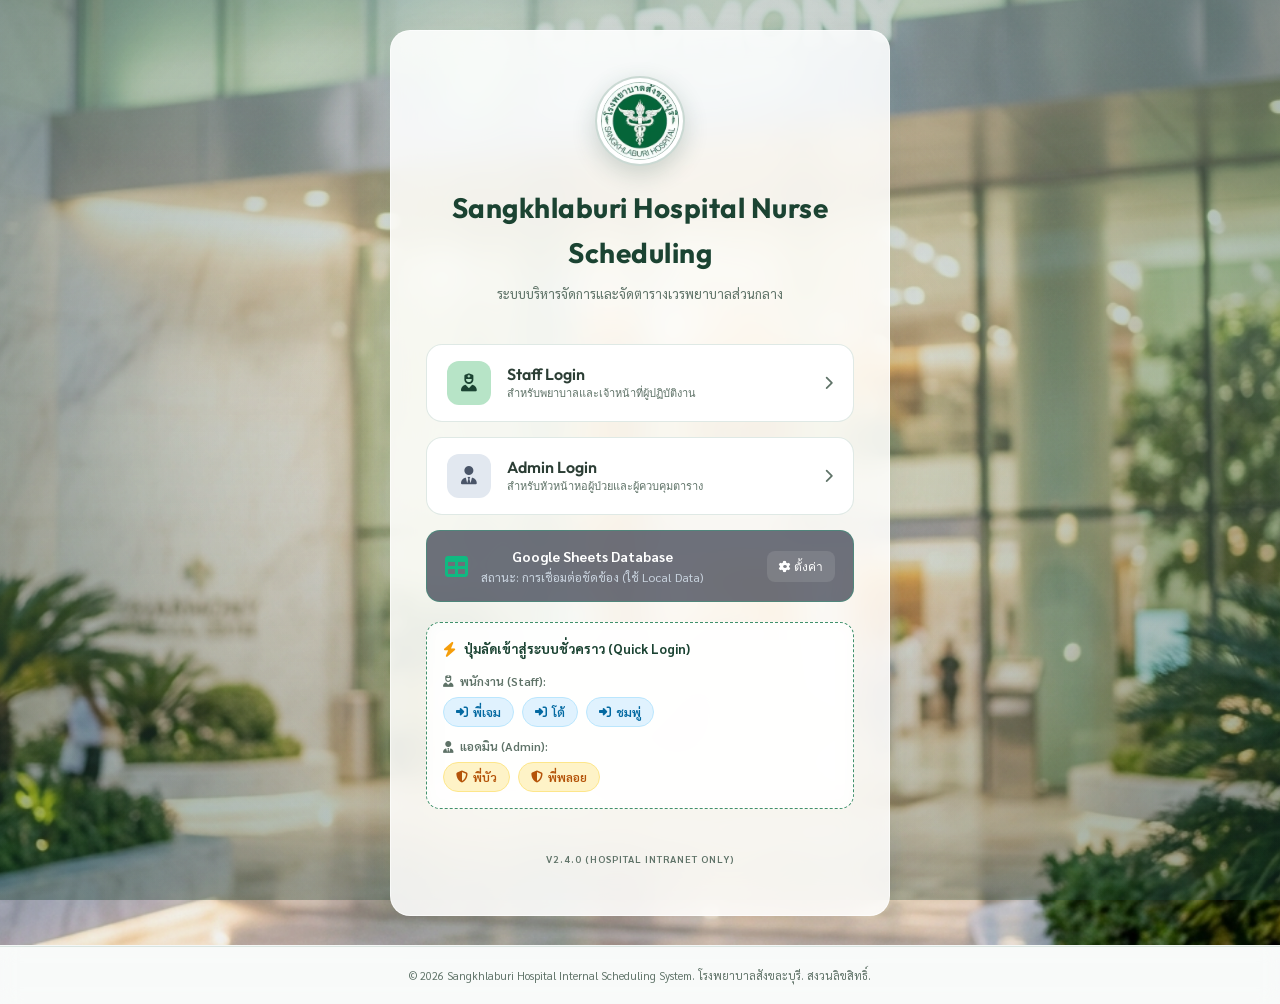
==== index.html @ 1d9c0522 "Add files via upload" ====
<!DOCTYPE html>
<html lang="th">

<head>
    <meta charset="UTF-8">
    <meta name="viewport" content="width=device-width, initial-scale=1.0">
    <title>ระบบจัดตารางเวรพยาบาล - Hospital Nurse Scheduling System</title>
    <!-- Google Fonts for modern styling -->
    <link rel="preconnect" href="https://fonts.googleapis.com">
    <link rel="preconnect" href="https://fonts.gstatic.com" crossorigin>
    <link
        href="https://fonts.googleapis.com/css2?family=Outfit:wght@300;400;500;600;700&family=Sarabun:wght@300;400;500;600;700&display=swap"
        rel="stylesheet">
    <!-- FontAwesome for icons -->
    <link rel="stylesheet" href="https://cdnjs.cloudflare.com/ajax/libs/font-awesome/6.4.0/css/all.min.css">
    <link rel="icon" type="image/webp" href="assets/hspmbz60021e231028112004.webp">
    <link rel="stylesheet" href="styles.css">
</head>

<body>
    <!-- Parallax Background Layer -->
    <div id="parallax-bg" class="parallax-bg"></div>
    <div class="parallax-overlay"></div>

    <!-- Notification Toast -->
    <div id="toast-container" class="toast-container"></div>

    <!-- Header Navigation -->
    <header class="main-header glass-panel hidden" id="main-header">
        <div class="header-logo">
            <img src="assets/hspmbz60021e231028112004.webp" alt="Sangkhlaburi Hospital Logo" class="logo-img">
            <div class="logo-text">
                <span class="logo-title">Sangkhlaburi Hospital Nurse Scheduling</span>
                <span class="logo-subtitle">ระบบจัดเวรพยาบาลออนไลน์</span>
            </div>
        </div>
        <div class="header-nav">
            <button id="nav-btn-all" class="nav-btn active" onclick="app.showAllSchedule()"><i
                    class="fa-solid fa-calendar-days"></i> ตารางเวรรวม</button>
            <button id="nav-btn-admin-dash" class="nav-btn hidden" onclick="app.changeView('admin-dashboard')"><i
                    class="fa-solid fa-chart-line"></i> แดชบอร์ดผู้ดูแลระบบ</button>
            <button id="nav-btn-admin-reports" class="nav-btn hidden" onclick="app.changeView('admin-reports')"><i
                    class="fa-solid fa-file-invoice"></i> หน้ารายงาน</button>
            <button id="nav-btn-gsheet" class="nav-btn gsheet-nav-btn hidden" onclick="app.openModal('gsheet-modal')">
                <i class="fa-solid fa-file-excel"></i> Google Sheet <span id="gsheet-status-badge" class="badge-status offline">Local</span>
            </button>
            <div class="dropdown room-dropdown" id="room-dropdown">
                <button class="nav-btn dropdown-toggle" id="room-dropdown-btn">
                    <i class="fa-solid fa-door-open"></i> เลือกแผนก <i class="fa-solid fa-chevron-down"></i>
                </button>
                <div class="dropdown-menu">
                    <a href="#" class="dropdown-item" onclick="app.selectRoom('ห้องER')">ห้อง ER</a>
                    <a href="#" class="dropdown-item" onclick="app.selectRoom('ห้องคลอด')">ห้องคลอด</a>
                    <a href="#" class="dropdown-item" onclick="app.selectRoom('ห้องฉุกเฉิน')">ห้องฉุกเฉิน</a>
                </div>
            </div>
        </div>
        <div class="header-profile" id="user-profile-widget">
            <!-- Populated dynamically -->
        </div>
    </header>

    <!-- Main Workspace Container -->
    <main class="app-container">

        <!-- 1. HOME SCREEN (LOGIN) -->
        <section id="screen-login" class="screen-view active">
            <div class="login-wrapper">
                <div class="login-card glass-panel">
                    <div class="login-header">
                        <div class="brand-badge-logo">
                            <img src="assets/hspmbz60021e231028112004.webp" alt="Sangkhlaburi Hospital Logo" class="login-logo-img">
                        </div>
                        <h1>Sangkhlaburi Hospital Nurse Scheduling</h1>
                        <p class="tagline">ระบบบริหารจัดการและจัดตารางเวรพยาบาลส่วนกลาง</p>
                    </div>

                    <div class="login-options">
                        <button class="login-opt-btn btn-staff" onclick="app.openModal('staff-login-modal')">
                            <span class="btn-icon-wrapper"><i class="fa-solid fa-user-nurse"></i></span>
                            <div class="btn-content">
                                <span class="btn-title">Staff Login</span>
                                <span class="btn-desc">สำหรับพยาบาลและเจ้าหน้าที่ผู้ปฏิบัติงาน</span>
                            </div>
                            <i class="fa-solid fa-chevron-right arrow-icon"></i>
                        </button>

                        <button class="login-opt-btn btn-admin" onclick="app.openModal('admin-login-modal')">
                            <span class="btn-icon-wrapper"><i class="fa-solid fa-user-tie"></i></span>
                            <div class="btn-content">
                                <span class="btn-title">Admin Login</span>
                                <span class="btn-desc">สำหรับหัวหน้าหอผู้ป่วยและผู้ควบคุมตาราง</span>
                            </div>
                            <i class="fa-solid fa-chevron-right arrow-icon"></i>
                        </button>
                    </div>

                    <!-- GOOGLE SHEET DATABASE SYNC BAR -->
                    <div class="gsheet-login-banner glass-panel-sm" onclick="app.openModal('gsheet-modal')">
                        <div class="gsheet-banner-info">
                            <i class="fa-solid fa-table gsheet-icon"></i>
                            <div>
                                <span class="banner-title">Google Sheets Database</span>
                                <span class="banner-sub" id="login-gsheet-status-text">สถานะ: โหมดข้อมูลท้องถิ่น (Local Mode) - กดเพื่อตั้งค่า</span>
                            </div>
                        </div>
                        <button class="btn-config-gsheet"><i class="fa-solid fa-gear"></i> ตั้งค่า</button>
                    </div>

                    <!-- TEMPORARY QUICK LOGIN SHORTCUTS -->
                    <div class="quick-login-section">
                        <div class="quick-login-header">
                            <i class="fa-solid fa-bolt"></i> <span>ปุ่มลัดเข้าสู่ระบบชั่วคราว (Quick Login)</span>
                        </div>
                        
                        <div class="quick-login-group">
                            <div class="quick-group-title"><i class="fa-solid fa-user-nurse"></i> พนักงาน (Staff):</div>
                            <div class="quick-buttons-row">
                                <button type="button" class="quick-btn btn-staff-quick" onclick="app.quickLogin('staff', 'พี่เจม', 'เจมซ่า')">
                                    <i class="fa-solid fa-right-to-bracket"></i> พี่เจม
                                </button>
                                <button type="button" class="quick-btn btn-staff-quick" onclick="app.quickLogin('staff', 'โต้', 'โต้โยต้า')">
                                    <i class="fa-solid fa-right-to-bracket"></i> โต้
                                </button>
                                <button type="button" class="quick-btn btn-staff-quick" onclick="app.quickLogin('staff', 'ชมพู่', '1111')">
                                    <i class="fa-solid fa-right-to-bracket"></i> ชมพู่
                                </button>
                            </div>
                        </div>

                        <div class="quick-login-group">
                            <div class="quick-group-title"><i class="fa-solid fa-user-tie"></i> แอดมิน (Admin):</div>
                            <div class="quick-buttons-row">
                                <button type="button" class="quick-btn btn-admin-quick" onclick="app.quickLogin('admin', 'พี่บัว', 'เซล่ามูน')">
                                    <i class="fa-solid fa-shield-halved"></i> พี่บัว
                                </button>
                                <button type="button" class="quick-btn btn-admin-quick" onclick="app.quickLogin('admin', 'พี่พลอย', 'ชาบู')">
                                    <i class="fa-solid fa-shield-halved"></i> พี่พลอย
                                </button>
                            </div>
                        </div>
                    </div>

                    <div class="login-footer">
                        <span class="app-version">v2.4.0 (Hospital Intranet Only)</span>
                    </div>
                </div>
            </div>
        </section>

        <!-- 2. ROOM SELECTION & ALL SCHEDULE SCREEN (STAFF) -->
        <section id="screen-room-selection" class="screen-view">
            <div class="view-header">
                <h2><i class="fa-solid fa-grip"></i> ตารางเวรปฏิบัติงานประจำเดือนพฤศจิกายน 2569</h2>
                <p>แสดงตารางเวรรวมของเจ้าหน้าที่พยาบาลและวิชาชีพทั้งหมด 50 ท่าน</p>
            </div>

            <!-- Dashboard Stats Summary -->
            <div class="stats-summary-grid">
                <div class="stat-card glass-panel">
                    <div class="stat-icon m-shift"><i class="fa-solid fa-sun"></i></div>
                    <div class="stat-info">
                        <h3>เวรเช้า (ช)</h3>
                        <p id="stat-m-count">0 เวร</p>
                    </div>
                </div>
                <div class="stat-card glass-panel">
                    <div class="stat-icon a-shift"><i class="fa-solid fa-cloud-sun"></i></div>
                    <div class="stat-info">
                        <h3>เวรบ่าย (บ)</h3>
                        <p id="stat-a-count">0 เวร</p>
                    </div>
                </div>
                <div class="stat-card glass-panel">
                    <div class="stat-icon n-shift"><i class="fa-solid fa-moon"></i></div>
                    <div class="stat-info">
                        <h3>เวรดึก (ด)</h3>
                        <p id="stat-n-count">0 เวร</p>
                    </div>
                </div>
                <div class="stat-card glass-panel">
                    <div class="stat-icon off-shift"><i class="fa-solid fa-mug-hot"></i></div>
                    <div class="stat-info">
                        <h3>วันหยุด (Off)</h3>
                        <p id="stat-off-count">0 วัน</p>
                    </div>
                </div>
            </div>

            <!-- Month Selector Pagination Container -->
            <div class="month-selector-container"></div>

            <!-- Central Schedule Grid Container -->
            <div class="central-panel glass-panel">
                <div class="panel-toolbar">
                    <div class="legend-container">
                        <span class="legend-item"><span class="legend-color room-er">ER</span> ห้อง ER (น้ำเงิน)</span>
                        <span class="legend-item"><span class="legend-color room-delivery">คลอด</span> ห้องคลอด
                            (ชมพู)</span>
                        <span class="legend-item"><span class="legend-color room-accident">ฉุกเฉิน</span> ห้องฉุกเฉิน
                            (เหลือง)</span>
                        <span class="legend-item"><span class="legend-color off-shift">Off</span> วันหยุด (Off)</span>
                    </div>
                    <a href="print.html" target="_blank" class="print-page-btn">
                        <i class="fa-solid fa-print"></i> พิมพ์ตารางเวรรวม
                    </a>
                </div>

                <!-- Excel Grid -->
                <div class="excel-grid-wrapper scrollbar-custom">
                    <table class="excel-grid" id="excel-schedule-table">
                        <thead>
                            <!-- Populated via Javascript -->
                        </thead>
                        <tbody>
                            <!-- Populated via Javascript -->
                        </tbody>
                    </table>
                </div>

                <!-- Pagination Control -->
                <div class="pagination-container" id="overview-pagination"></div>

                <!-- Room Navigation Buttons at the Bottom -->
                <div class="room-nav-section">
                    <h3><i class="fa-solid fa-hospital"></i> ดูข้อมูลแยกตามห้องปฏิบัติงาน (แผนก)</h3>
                    <div class="room-nav-buttons">
                        <button class="room-nav-btn active" id="room-nav-all" onclick="app.showAllSchedule()">
                            <i class="fa-solid fa-table-cells"></i> ห้องทั้งหมด
                        </button>
                        <button class="room-nav-btn btn-room-er" id="room-nav-er" onclick="app.selectRoom('ห้องER')">
                            <i class="fa-solid fa-truck-medical"></i> ห้อง ER
                        </button>
                        <button class="room-nav-btn btn-room-delivery" id="room-nav-delivery"
                            onclick="app.selectRoom('ห้องคลอด')">
                            <i class="fa-solid fa-baby"></i> ห้องคลอด
                        </button>
                        <button class="room-nav-btn btn-room-accident" id="room-nav-accident"
                            onclick="app.selectRoom('ห้องฉุกเฉิน')">
                            <i class="fa-solid fa-kit-medical"></i> ห้องฉุกเฉิน
                        </button>
                    </div>
                </div>
            </div>
        </section>

        <!-- 3. SPECIFIC ROOM VIEW -->
        <section id="screen-specific-room" class="screen-view">
            <div class="view-header flex-header">
                <div>
                    <h2 id="room-view-title"><i class="fa-solid fa-hospital-user"></i> แผนก: ห้อง ER</h2>
                    <p>ตารางการปฏิบัติการของแผนกและฟอร์มขอแลกเปลี่ยนเวร</p>
                </div>
                <button class="back-to-all-btn" onclick="app.showAllSchedule()">
                    <i class="fa-solid fa-arrow-left"></i> กลับไปหน้าภาพรวมทั้งหมด
                </button>
            </div>

            <!-- Month Selector Container for Specific Room View -->
            <div class="month-selector-container"></div>

            <div class="specific-room-grid">
                <!-- Top Section: Room Shift Schedule -->
                <div class="room-schedule-panel glass-panel">
                    <div class="panel-header">
                        <h3><i class="fa-solid fa-calendar-day"></i> ตารางเวรรายวันแยกตามกะการทำงาน
                            (Morning/Afternoon/Night)</h3>
                        <p class="panel-desc">แสดงผู้ปฏิบัติหน้าที่ในแต่ละกะการทำงาน 30 วัน</p>
                    </div>
                    <div class="room-grid-table-wrapper scrollbar-custom">
                        <table class="room-grid-table" id="room-shift-distribution-table">
                            <thead>
                                <tr>
                                    <th width="15%">วันที่</th>
                                    <th width="28%" class="m-header">เวรเช้า (ช)</th>
                                    <th width="28%" class="a-header">เวรบ่าย (บ)</th>
                                    <th width="28%" class="n-header">เวรดึก (ด)</th>
                                </tr>
                            </thead>
                            <tbody>
                                <!-- Populated dynamically -->
                            </tbody>
                        </table>
                    </div>
                    
                    <!-- Pagination Control -->
                    <div class="pagination-container" id="room-pagination"></div>
                </div>

                <!-- Bottom Section: Swap Request Form -->
                <div class="swap-request-panel glass-panel">
                    <div class="panel-header">
                        <h3><i class="fa-solid fa-arrow-rotate-left"></i> ยื่นคำขอแลกเปลี่ยนเวรปฏิบัติงาน (Swap Request
                            Form)</h3>
                        <p class="panel-desc">
                            ระบุรายละเอียดเวรของคุณที่ต้องการแลกและคู่แลกเปลี่ยนเพื่อส่งคำขอให้หัวหน้างานตรวจสอบ</p>
                    </div>

                    <form id="swap-request-form" onsubmit="app.handleSwapSubmit(event)" class="swap-form">
                        <div class="form-row split">
                            <div class="form-group">
                                <label for="swap-my-shift"><i class="fa-solid fa-user-tag"></i>
                                    เวรของคุณที่ต้องการแลกออก</label>
                                <select id="swap-my-shift" required onchange="app.handleMyShiftChange()">
                                    <option value="" disabled selected>-- เลือกเวรปฏิบัติงานของคุณ --</option>
                                    <!-- Populated dynamically -->
                                </select>
                            </div>
                            <div class="form-group">
                                <label for="swap-partner"><i class="fa-solid fa-users"></i> เจ้าหน้าที่คู่แลกเวร</label>
                                <select id="swap-partner" required onchange="app.handlePartnerChange()">
                                    <option value="" disabled selected>-- เลือกคู่แลกเวร --</option>
                                    <!-- Populated dynamically -->
                                </select>
                            </div>
                        </div>

                        <div class="form-row split">
                            <div class="form-group">
                                <label for="swap-partner-shift"><i class="fa-solid fa-calendar-check"></i>
                                    เวรของคู่แลกที่คุณต้องการรับแทน</label>
                                <select id="swap-partner-shift" required>
                                    <option value="" disabled selected>-- เลือกเวรของคู่แลกเวร --</option>
                                    <!-- Populated dynamically -->
                                </select>
                            </div>
                            <div class="form-group">
                                <label for="swap-admin"><i class="fa-solid fa-user-shield"></i> ผู้มีอำนาจอนุมัติ
                                    (Admin)</label>
                                <select id="swap-admin" required>
                                    <option value="พี่บัว">พี่บัว</option>
                                    <option value="พี่พลอย">พี่พลอย</option>
                                </select>
                            </div>
                        </div>

                        <div class="form-group">
                            <label for="swap-remarks"><i class="fa-solid fa-comment-dots"></i>
                                เหตุผลและรายละเอียดการแลกเวร</label>
                            <textarea id="swap-remarks" rows="3"
                                placeholder="ระบุเหตุผล เช่น ติดภารกิจส่วนตัว, มีความจำเป็นทางครอบครัว..."
                                required></textarea>
                        </div>

                        <div class="form-actions">
                            <button type="submit" class="submit-btn"><i class="fa-solid fa-paper-plane"></i>
                                ส่งคำขอแลกเปลี่ยนเวร</button>
                        </div>
                    </form>
                </div>
            </div>
        </section>

        <!-- 4. ADMIN DASHBOARD -->
        <section id="screen-admin-dashboard" class="screen-view">
            <div class="view-header">
                <h2><i class="fa-solid fa-chart-line"></i> แดชบอร์ดผู้ดูแลระบบ (Admin Dashboard)</h2>
                <p>จัดการตารางเวร รายชื่อเจ้าหน้าที่พยาบาล และพิจารณาคำขออนุมัติแลกเวร</p>
            </div>

            <div class="admin-grid">
                <!-- Staff List Panel -->
                <div class="admin-panel glass-panel" id="admin-staff-list-panel">
                    <div class="panel-header">
                        <h3><i class="fa-solid fa-users-medical"></i> รายชื่อพยาบาลและเจ้าหน้าที่ (50 ท่าน)</h3>
                        <p class="panel-desc">คลิกที่รายชื่อเพื่อตรวจสอบประวัติตารางเวรรายบุคคล</p>
                    </div>
                    <div class="admin-search-bar-row">
                        <div class="admin-search-bar">
                            <i class="fa-solid fa-magnifying-glass search-icon"></i>
                            <input type="text" id="admin-staff-search" placeholder="ค้นหาตามชื่อ..."
                                onkeyup="app.filterAdminStaff()">
                        </div>
                        <button class="add-staff-btn" onclick="app.openModal('add-staff-modal')">
                            <i class="fa-solid fa-user-plus"></i> เพิ่มพนักงานใหม่
                        </button>
                    </div>
                    <div class="staff-list-wrapper scrollbar-custom">
                        <ul class="staff-list" id="admin-staff-list">
                            <!-- Populated dynamically -->
                        </ul>
                    </div>
                </div>

                <!-- Approval Requests Panel -->
                <div class="admin-panel glass-panel" id="admin-requests-panel">
                    <div class="panel-header">
                        <h3><i class="fa-solid fa-clipboard-question"></i> รายการคำขอแลกเวรที่รอการพิจารณา</h3>
                        <p class="panel-desc">คลิกที่คำขอการแลกเวรเพื่อดูรายละเอียดและตัดสินใจ อนุมัติ/ปฏิเสธ</p>
                    </div>
                    <div class="requests-queue-wrapper scrollbar-custom">
                        <div class="requests-queue" id="admin-requests-queue">
                            <!-- Populated dynamically -->
                        </div>
                    </div>
                </div>
            </div>
        </section>

        <!-- 5. ADMIN REPORTS SCREEN -->
        <section id="screen-admin-reports" class="screen-view">
            <div class="view-header flex-header">
                <div>
                    <h2><i class="fa-solid fa-file-invoice"></i> หน้ารายงาน (Admin Reports)</h2>
                    <p>ศูนย์รวมรายงานสรุปผลและการดำเนินงานต่างๆ ในระบบผู้ดูแลระบบ</p>
                </div>
            </div>

            <!-- Reports Tab Navigation -->
            <div class="reports-tabs-bar">
                <button class="reports-tab-btn active" id="tab-report-swap">
                    <i class="fa-solid fa-arrow-rotate-left"></i> รายงานการแลกภาระงาน
                </button>
            </div>

            <!-- Report Card Container -->
            <div class="reports-card glass-panel">
                <div class="reports-card-header">
                    <div class="reports-card-title-group">
                        <h3><i class="fa-solid fa-clipboard-check"></i> รายงานการแลกภาระงานของพนักงาน</h3>
                        <p class="panel-desc">แสดงข้อมูลการแลกภาระงานของพนักงานทุกคนที่ได้รับการอนุมัติจากผู้ดูแลระบบ</p>
                    </div>
                    <div class="reports-card-actions">
                        <div class="admin-search-bar">
                            <i class="fa-solid fa-magnifying-glass search-icon"></i>
                            <input type="text" id="admin-reports-search" placeholder="ค้นหาผู้ขอ, ผู้แลก หรือผู้อนุมัติ..."
                                onkeyup="app.filterAdminReports()">
                        </div>
                        <button class="clear-report-btn" onclick="app.clearSwapReports()">
                            <i class="fa-solid fa-trash-can"></i> ล้างข้อมูลรายงาน
                        </button>
                        <a href="print_report.html" target="_blank" class="print-page-btn">
                            <i class="fa-solid fa-print"></i> พิมพ์รายงาน
                        </a>
                    </div>
                </div>

                <!-- Approved Swap Requests Report Table -->
                <div class="reports-table-wrapper scrollbar-custom">
                    <table class="reports-table" id="admin-swap-reports-table">
                        <thead>
                            <tr>
                                <th width="22%"><i class="fa-solid fa-users"></i> 1. ผู้ขอ - ผู้แลก</th>
                                <th width="32%"><i class="fa-solid fa-calendar-minus"></i> 2. ภาระงานก่อน (ภาระงานก่อนแลก)</th>
                                <th width="32%"><i class="fa-solid fa-calendar-plus"></i> 3. ภาระงานหลัง (ภาระงานหลังแลก)</th>
                                <th width="14%"><i class="fa-solid fa-user-shield"></i> 4. ผู้อนุมัติ</th>
                            </tr>
                        </thead>
                        <tbody id="admin-swap-reports-tbody">
                            <!-- Populated dynamically via JS -->
                        </tbody>
                    </table>
                </div>
            </div>
        </section>

    </main>

    <!-- FOOTER -->
    <footer class="app-footer">
        <p>&copy; 2026 Sangkhlaburi Hospital Internal Scheduling System. โรงพยาบาลสังขละบุรี. สงวนลิขสิทธิ์.</p>
    </footer>

    <!-- ==================== MODALS ==================== -->

    <!-- STAFF LOGIN MODAL -->
    <div class="modal-overlay" id="staff-login-modal">
        <div class="modal-card glass-panel anim-scale-up">
            <button class="modal-close-btn" onclick="app.closeModal('staff-login-modal')">&times;</button>
            <div class="modal-header">
                <i class="fa-solid fa-user-nurse modal-icon"></i>
                <h2>เข้าสู่ระบบสำหรับเจ้าหน้าที่</h2>
                <p>กรุณากรอกข้อมูลประจำตัวของคุณเพื่อเข้าใช้งานระบบ</p>
            </div>
            <form onsubmit="app.handleLogin(event, 'staff')" class="modal-form">
                <div class="form-group">
                    <label for="staff-username">ชื่อเจ้าหน้าที่ (ภาษาไทย)</label>
                    <input type="text" id="staff-username" placeholder="เช่น พี่เจม, โต้, ชมพู่" required
                        autocomplete="username">
                </div>
                <div class="form-group">
                    <label for="staff-password">รหัสผ่าน</label>
                    <input type="password" id="staff-password" placeholder="••••••••" required
                        autocomplete="current-password">
                </div>
                <button type="submit" class="modal-submit-btn">เข้าสู่ระบบ <i class="fa-solid fa-sign-in"></i></button>
            </form>
            <div class="modal-tip">
                <p><strong><i class="fa-solid fa-bolt"></i> คลิกปุ่มลัดเพื่อกรอกรหัสและเข้าสู่ระบบทันที:</strong></p>
                <div class="quick-chip-container">
                    <button type="button" class="quick-chip btn-staff-chip" onclick="app.quickLogin('staff', 'พี่เจม', 'เจมซ่า')">⚡ พี่เจม (เจมซ่า)</button>
                    <button type="button" class="quick-chip btn-staff-chip" onclick="app.quickLogin('staff', 'โต้', 'โต้โยต้า')">⚡ โต้ (โต้โยต้า)</button>
                    <button type="button" class="quick-chip btn-staff-chip" onclick="app.quickLogin('staff', 'ชมพู่', '1111')">⚡ ชมพู่ (1111)</button>
                </div>
            </div>
        </div>
    </div>

    <!-- ADMIN LOGIN MODAL -->
    <div class="modal-overlay" id="admin-login-modal">
        <div class="modal-card glass-panel anim-scale-up">
            <button class="modal-close-btn" onclick="app.closeModal('admin-login-modal')">&times;</button>
            <div class="modal-header">
                <i class="fa-solid fa-user-tie modal-icon admin-color"></i>
                <h2>เข้าสู่ระบบสำหรับผู้ดูแลระบบ</h2>
                <p>กรุณากรอกข้อมูลประสงค์สิทธิ์ควบคุมการจัดตารางเวร</p>
            </div>
            <form onsubmit="app.handleLogin(event, 'admin')" class="modal-form">
                <div class="form-group">
                    <label for="admin-username">ชื่อแอดมิน (ภาษาไทย)</label>
                    <input type="text" id="admin-username" placeholder="เช่น พี่บัว, พี่พลอย" required
                        autocomplete="username">
                </div>
                <div class="form-group">
                    <label for="admin-password">รหัสผ่าน</label>
                    <input type="password" id="admin-password" placeholder="••••••••" required
                        autocomplete="current-password">
                </div>
                <button type="submit" class="modal-submit-btn admin-btn">เข้าสู่ระบบ <i
                        class="fa-solid fa-lock-open"></i></button>
            </form>
            <div class="modal-tip">
                <p><strong><i class="fa-solid fa-bolt"></i> คลิกปุ่มลัดเพื่อกรอกรหัสและเข้าสู่ระบบทันที:</strong></p>
                <div class="quick-chip-container">
                    <button type="button" class="quick-chip btn-admin-chip" onclick="app.quickLogin('admin', 'พี่บัว', 'เซล่ามูน')">⚡ พี่บัว (เซล่ามูน)</button>
                    <button type="button" class="quick-chip btn-admin-chip" onclick="app.quickLogin('admin', 'พี่พลอย', 'ชาบู')">⚡ พี่พลอย (ชาบู)</button>
                </div>
            </div>
        </div>
    </div>

    <!-- STAFF INDIVIDUAL SCHEDULE DETAIL MODAL -->
    <div class="modal-overlay" id="staff-detail-modal">
        <div class="modal-card glass-panel xl-modal anim-scale-up">
            <button class="modal-close-btn" onclick="app.closeModal('staff-detail-modal')">&times;</button>
            <div class="modal-header flex-modal-header">
                <div>
                    <h2 id="detail-nurse-name">ตารางเวรรายบุคคล: พยาบาลสมศรี ดีใจ</h2>
                    <p id="detail-nurse-dept">ฝ่ายงาน: แผนกห้องฉุกเฉิน</p>
                </div>
                <div class="nurse-badge" id="detail-nurse-badge">Staff</div>
            </div>

            <!-- Month Selector Pagination Container for Individual Modal -->
            <div class="month-selector-container"></div>

            <!-- Stats breakdown for individual -->
            <div class="individual-stats">
                <div class="ind-stat-item">
                    <span class="lbl">เวรเช้า (ช):</span>
                    <strong id="ind-m-count" class="m-txt">0</strong>
                </div>
                <div class="ind-stat-item">
                    <span class="lbl">เวรบ่าย (บ):</span>
                    <strong id="ind-a-count" class="a-txt">0</strong>
                </div>
                <div class="ind-stat-item">
                    <span class="lbl">เวรดึก (ด):</span>
                    <strong id="ind-n-count" class="n-txt">0</strong>
                </div>
                <div class="ind-stat-item">
                    <span class="lbl">วันหยุด (Off):</span>
                    <strong id="ind-off-count" class="off-txt">0</strong>
                </div>
            </div>

            <div class="individual-calendar-wrapper scrollbar-custom">
                <div class="individual-calendar" id="individual-calendar-grid">
                    <!-- Populated dynamically -->
                </div>
            </div>
        </div>
    </div>

    <!-- SWAP REQUEST DETAILS MODAL (ADMIN APPROVAL) -->
    <div class="modal-overlay" id="request-detail-modal">
        <div class="modal-card glass-panel anim-scale-up">
            <button class="modal-close-btn" onclick="app.closeModal('request-detail-modal')">&times;</button>
            <div class="modal-header">
                <i class="fa-solid fa-arrows-spin modal-icon swap-icon-color"></i>
                <h2>พิจารณาคำขออนุมัติแลกเปลี่ยนเวร</h2>
                <p>ตรวจสอบรายละเอียดตารางเวรและการทดแทนปฏิบัติหน้าที่ก่อนทำการอนุมัติ</p>
            </div>

            <div id="swap-detail-content" class="swap-detail-body">
                <!-- Populated dynamically -->
            </div>

            <div class="modal-footer split-footer" id="swap-detail-actions">
                <!-- Populated dynamically -->
            </div>
        </div>
    </div>

    <!-- ADD NEW STAFF MODAL -->
    <div class="modal-overlay" id="add-staff-modal">
        <div class="modal-card glass-panel anim-scale-up">
            <button class="modal-close-btn" onclick="app.closeModal('add-staff-modal')">&times;</button>
            <div class="modal-header">
                <i class="fa-solid fa-user-plus modal-icon admin-color"></i>
                <h2>เพิ่มและสุ่มตารางเวรเจ้าหน้าที่ใหม่</h2>
                <p>กรอกข้อมูลของเจ้าหน้าที่ใหม่เพื่อเพิ่มเข้าระบบและสุ่มตารางเวร 30 วันโดยอัตโนมัติ</p>
            </div>
            <form onsubmit="app.addNewStaff(event)" class="modal-form">
                <div class="form-group">
                    <label for="new-staff-name">ชื่อ-นามสกุล (เช่น พว. สมรัก ดีเด่น)</label>
                    <input type="text" id="new-staff-name" placeholder="ชื่อ-นามสกุล" required autocomplete="off">
                </div>
                <div class="form-group">
                    <label for="new-staff-dept">แผนกปฏิบัติงานหลัก</label>
                    <select id="new-staff-dept" required>
                        <option value="" disabled selected>-- เลือกแผนก --</option>
                        <option value="ห้องER">ห้อง ER</option>
                        <option value="ห้องคลอด">ห้องคลอด</option>
                        <option value="ห้องฉุกเฉิน">ห้องฉุกเฉิน</option>
                    </select>
                </div>
                <button type="submit" class="modal-submit-btn admin-btn">
                    <i class="fa-solid fa-dice"></i> เพิ่มและสุ่มตารางเวร
                </button>
            </form>
        </div>
    </div>

    <!-- GOOGLE SHEET SYNC MODAL -->
    <div class="modal-overlay" id="gsheet-modal">
        <div class="modal-card glass-panel xl-modal anim-scale-up">
            <button class="modal-close-btn" onclick="app.closeModal('gsheet-modal')">&times;</button>
            <div class="modal-header">
                <i class="fa-solid fa-file-excel modal-icon gsheet-icon-color"></i>
                <h2>เชื่อมต่อ Google Sheets Database</h2>
                <p>จัดการการเชื่อมต่อฐานข้อมูล Google Sheet เพื่ออ่านและแก้ไขข้อมูลแบบเรียลไทม์</p>
            </div>
            
            <div class="gsheet-modal-body">
                <div class="sheet-link-info">
                    <label><i class="fa-solid fa-file-csv"></i> ฐานข้อมูล Google Sheet ที่ใช้งานปัจจุบัน:</label>
                    <div class="sheet-url-box">
                        <i class="fa-solid fa-arrow-up-right-from-square"></i>
                        <a href="https://docs.google.com/spreadsheets/d/1rn-iaDgK0Yl_P2JPPND3wZkZQaRAGMrxIhSoZBXhsMY/edit?usp=sharing" target="_blank" id="active-sheet-link">
                            https://docs.google.com/spreadsheets/d/1rn-iaDgK0Yl_P2JPPND3wZkZQaRAGMrxIhSoZBXhsMY
                        </a>
                    </div>
                </div>

                <div class="form-group margin-top-15">
                    <label for="gsheet-script-url">Google Apps Script Web App URL:</label>
                    <input type="text" id="gsheet-script-url" placeholder="https://script.google.com/macros/s/.../exec">
                    <small class="help-text">กรอก URL ที่ได้จากการกด Deploy Web App ใน Google Sheet</small>
                </div>

                <div class="gsheet-actions-grid">
                    <button type="button" class="btn-gsheet-action primary" onclick="app.saveGoogleSheetUrl()">
                        <i class="fa-solid fa-floppy-disk"></i> บันทึก URL & ดึงข้อมูลทันที
                    </button>
                    <button type="button" class="btn-gsheet-action secondary" onclick="app.syncGoogleSheetData()">
                        <i class="fa-solid fa-rotate"></i> ดึงข้อมูลจาก Sheet (Refresh)
                    </button>
                    <button type="button" class="btn-gsheet-action success" onclick="app.pushLocalToGoogleSheet()">
                        <i class="fa-solid fa-cloud-arrow-up"></i> ส่งข้อมูลปัจจุบันขึ้น Google Sheet
                    </button>
                    <button type="button" class="btn-gsheet-action warning" onclick="app.randomizeAllSchedules(true)">
                        <i class="fa-solid fa-dice"></i> สุ่มเวรพนักงานทั้งหมดใหม่
                    </button>
                </div>

                <div class="script-instructions-box margin-top-15">
                    <div class="instructions-header">
                        <i class="fa-solid fa-code"></i> <span>ขั้นตอนติดตั้ง Google Apps Script (ทำเพียงครั้งแรก)</span>
                    </div>
                    <ol class="instructions-list">
                        <li>เปิดไฟล์ <a href="https://docs.google.com/spreadsheets/d/1rn-iaDgK0Yl_P2JPPND3wZkZQaRAGMrxIhSoZBXhsMY/edit?usp=sharing" target="_blank" style="color: #64ffda;">Google Sheet</a> -> คลิกเมนู <strong>ส่วนขยาย (Extensions)</strong> -> เลือก <strong>Apps Script</strong></li>
                        <li>เปิดไฟล์ <code>google_apps_script.js</code> ในโฟลเดอร์โปรเจกต์นี้ คัดลอกโค้ดทั้งหมดไปวางใน <code>Code.gs</code> บน Apps Script</li>
                        <li>กดปุ่ม <strong>บันทึก (Save / รูปแผ่นดิสก์)</strong></li>
                        <li>กดปุ่ม <strong>ทำให้ใช้งานได้ (Deploy)</strong> มุมขวาบน -> เลือก <strong>การทำให้ใช้งานได้ใหม่ (New deployment)</strong></li>
                        <li>คลิกไอคอนเฟืองเลือกประเภทเป็น <strong>เว็บแอป (Web app)</strong></li>
                        <li>ตั้งค่า <strong>ผู้มีสิทธิ์เข้าถึง (Who has access)</strong> ให้เป็น <code>ทุกคน (Anyone)</code> -> กดปุ่ม <strong>Deploy</strong></li>
                        <li>ให้สิทธิ์อนุมัติ (Authorize access) แล้วคัดลอก **Web App URL** มาวางในช่องด้านบนแล้วกดบันทึก</li>
                    </ol>
                </div>
            </div>
        </div>
    </div>

    <!-- EDIT SHIFT MODAL (1-2 SHIFTS & DIAGONAL SPLIT) -->
    <div class="modal-overlay" id="edit-shift-modal">
        <div class="modal-card glass-panel shift-edit-modal-card anim-scale-up">
            <button class="modal-close-btn" onclick="app.closeModal('edit-shift-modal')">&times;</button>
            <div class="modal-header">
                <i class="fa-solid fa-calendar-plus modal-icon admin-color"></i>
                <h2 id="edit-shift-title">แก้ไขกะเวรปฏิบัติงาน</h2>
                <p id="edit-shift-subtitle">ปรับแต่งกะเวร 1 หรือ 2 กะ (แบ่งเส้นทแยงมุม) พร้อมตรวจสอบกฎเวลาพักผ่อน</p>
            </div>

            <!-- Mode Selector Tabs -->
            <div class="shift-mode-tabs">
                <button type="button" class="shift-mode-tab active" id="tab-mode-single" onclick="app.setShiftEditMode('single')">
                    <i class="fa-solid fa-square"></i> 1 กะ (กะเดี่ยว)
                </button>
                <button type="button" class="shift-mode-tab" id="tab-mode-dual" onclick="app.setShiftEditMode('dual')">
                    <i class="fa-solid fa-table-cells-large"></i> 2 กะ (แบ่งทแยงมุม)
                </button>
                <button type="button" class="shift-mode-tab" id="tab-mode-off" onclick="app.setShiftEditMode('off')">
                    <i class="fa-solid fa-mug-hot"></i> วันหยุด (Off)
                </button>
            </div>

            <!-- Live Preview and Rule Checker Section -->
            <div class="preview-and-rule-section">
                <div class="live-preview-wrapper">
                    <div class="edit-live-preview-cell" id="edit-live-preview-box">
                        <!-- Rendered dynamically -->
                    </div>
                    <span>ตัวอย่างแสดงผล</span>
                </div>
                <div class="rule-checker-container">
                    <div class="rule-title">
                        <i class="fa-solid fa-shield-halved"></i> <span>ตรวจสอบกฎการต่อเวร (Rest Constraint):</span>
                    </div>
                    <div class="rule-badge-status valid" id="edit-rule-badge">
                        <i class="fa-solid fa-circle-check"></i>
                        <span id="edit-rule-text">เวรนี้ถูกต้องตามเกณฑ์เวลาพักผ่อน</span>
                    </div>
                </div>
            </div>

            <!-- Shift Configuration Forms -->
            <form id="edit-shift-form" onsubmit="app.saveShiftEdit(event)" class="shift-editor-content margin-top-15">
                <input type="hidden" id="edit-shift-nurse-id">
                <input type="hidden" id="edit-shift-month">
                <input type="hidden" id="edit-shift-day">
                <input type="hidden" id="edit-shift-mode" value="single">

                <div class="shifts-config-grid" id="shifts-config-grid">
                    <!-- Shift 1 (Top-Left Triangle or Full Cell) -->
                    <div class="shift-config-card" id="shift1-config-card">
                        <div class="shift-config-header">
                            <span id="shift1-card-title"><i class="fa-solid fa-1"></i> กะที่ 1 (ฝั่งบนซ้าย)</span>
                            <span class="triangle-hint" id="shift1-hint">มุมซ้ายบน ◤</span>
                        </div>
                        <div class="form-group">
                            <label for="edit-shift1-type">ประเภทกะเวร:</label>
                            <select id="edit-shift1-type" onchange="app.handleShiftEditChange()" required>
                                <option value="ช">เวรเช้า (ช) - [08:00 - 16:00]</option>
                                <option value="บ">เวรบ่าย (บ) - [16:00 - 24:00]</option>
                                <option value="ด">เวรดึก (ด) - [00:00 - 08:00]</option>
                            </select>
                        </div>
                        <div class="form-group">
                            <label for="edit-shift1-room">แผนก / ห้อง:</label>
                            <select id="edit-shift1-room" onchange="app.handleShiftEditChange()" required>
                                <option value="ห้องER">ห้อง ER (น้ำเงิน)</option>
                                <option value="ห้องคลอด">ห้องคลอด (ชมพู)</option>
                                <option value="ห้องฉุกเฉิน">ห้องฉุกเฉิน (เหลือง)</option>
                            </select>
                        </div>
                    </div>

                    <!-- Shift 2 (Bottom-Right Triangle) -->
                    <div class="shift-config-card" id="shift2-config-card">
                        <div class="shift-config-header">
                            <span><i class="fa-solid fa-2"></i> กะที่ 2 (ฝั่งล่างขวา)</span>
                            <span class="triangle-hint">มุมขวาล่าง ◢</span>
                        </div>
                        <div class="form-group">
                            <label for="edit-shift2-type">ประเภทกะเวร:</label>
                            <select id="edit-shift2-type" onchange="app.handleShiftEditChange()">
                                <option value="บ">เวรบ่าย (บ) - [16:00 - 24:00]</option>
                                <option value="ด">เวรดึก (ด) - [00:00 - 08:00]</option>
                                <option value="ช">เวรเช้า (ช) - [08:00 - 16:00]</option>
                            </select>
                        </div>
                        <div class="form-group">
                            <label for="edit-shift2-room">แผนก / ห้อง:</label>
                            <select id="edit-shift2-room" onchange="app.handleShiftEditChange()">
                                <option value="ห้องER">ห้อง ER (น้ำเงิน)</option>
                                <option value="ห้องคลอด" selected>ห้องคลอด (ชมพู)</option>
                                <option value="ห้องฉุกเฉิน">ห้องฉุกเฉิน (เหลือง)</option>
                            </select>
                        </div>
                    </div>
                </div>

                <div class="modal-footer split-footer margin-top-15">
                    <button type="button" class="btn-gsheet-action secondary" onclick="app.closeModal('edit-shift-modal')">
                        <i class="fa-solid fa-xmark"></i> ยกเลิก
                    </button>
                    <button type="submit" class="modal-submit-btn admin-btn" id="edit-shift-submit-btn">
                        <i class="fa-solid fa-floppy-disk"></i> บันทึกการเปลี่ยนแปลง
                    </button>
                </div>
            </form>
        </div>
    </div>

    <!-- Core Javascript Code -->
    <script src="app.js"></script>
</body>

</html>
---- styles.css ----
/* ==========================================================================
   Hospital Nurse Scheduling System - Core Stylesheet
   Theme: Modern Green & White (Hospital Aesthetic)
   ========================================================================== */

:root {
    /* Color Palette */
    --primary-color: #1b4332;       /* Deep Forest Green */
    --primary-light: #2d6a4f;      /* Mid Forest Green */
    --primary-medium: #40916c;     /* Sage Green */
    --accent-color: #52b788;       /* Light Mint */
    --accent-light: #b7e4c7;       /* Very Light Mint */
    --bg-color: #f4f7f6;           /* Clean Soft Gray-Green */
    --text-color: #2c3e35;         /* Dark Teal-Slate */
    --text-muted: #5e7267;         /* Soft Gray-Teal */
    --border-color: rgba(45, 106, 79, 0.15);
    
    /* Utility Colors */
    --white: #ffffff;
    --danger: #d90429;
    --danger-light: #ffccd5;
    --success: #2d6a4f;
    --success-light: #d8f3dc;
    
    /* Shift Color Coding (Hospital Standard Soft Colors) */
    --shift-m-bg: #fff5c5;         /* Soft Yellow - Morning */
    --shift-m-color: #b7791f;
    --shift-a-bg: #ffe3ec;         /* Soft Pink - Afternoon */
    --shift-a-color: #d53f8c;
    --shift-n-bg: #e0f2fe;         /* Soft Blue - Night */
    --shift-n-color: #2b6cb0;
    --shift-off-bg: #ffffff;       /* White - Off */
    --shift-off-color: #718096;

    /* Room Color Coding */
    --room-er-bg: #e0f2fe;         /* Soft Blue - ห้อง ER */
    --room-er-color: #2b6cb0;
    --room-delivery-bg: #ffe3ec;   /* Soft Pink - ห้องคลอด */
    --room-delivery-color: #d53f8c;
    --room-accident-bg: #fff5c5;   /* Soft Yellow - ห้องฉุกเฉิน */
    --room-accident-color: #b7791f;
    
    /* Glassmorphism System */
    --card-bg: rgba(255, 255, 255, 0.88);
    --card-shadow: 0 8px 32px 0 rgba(27, 67, 50, 0.08);
    --card-border: 1px solid rgba(255, 255, 255, 0.6);
    
    /* Transitions */
    --transition-fast: 0.2s cubic-bezier(0.4, 0, 0.2, 1);
    --transition-normal: 0.3s cubic-bezier(0.4, 0, 0.2, 1);
    --transition-slow: 0.5s cubic-bezier(0.4, 0, 0.2, 1);
}

/* Base Reset & Typography */
* {
    margin: 0;
    padding: 0;
    box-sizing: border-box;
}

body {
    font-family: 'Sarabun', 'Outfit', -apple-system, BlinkMacSystemFont, "Segoe UI", Roboto, sans-serif;
    color: var(--text-color);
    background-color: var(--bg-color);
    line-height: 1.6;
    min-height: 100vh;
    display: flex;
    flex-direction: column;
    overflow-x: hidden;
}

/* Background Parallax Layer */
.parallax-bg {
    position: fixed;
    top: -5%;
    left: -5%;
    width: 110%;
    height: 110%;
    background-image: url('assets/hospital_entrance.png');
    background-size: cover;
    background-position: center;
    background-repeat: no-repeat;
    z-index: -2;
    filter: brightness(0.95);
    transition: background-image 0.8s cubic-bezier(0.25, 1, 0.5, 1), transform 0.3s ease-out;
}

.parallax-overlay {
    position: fixed;
    top: 0;
    left: 0;
    width: 100%;
    height: 100%;
    background: radial-gradient(circle, rgba(255, 255, 255, 0) 10%, rgba(27, 67, 50, 0.35) 100%),
                linear-gradient(to bottom, rgba(255, 255, 255, 0.3) 0%, rgba(27, 67, 50, 0.1) 100%);
    z-index: -1;
    pointer-events: none;
    transition: background var(--transition-slow);
}

/* Glassmorphism Panel Utility */
.glass-panel {
    background: var(--card-bg);
    backdrop-filter: blur(18px) saturate(180%);
    -webkit-backdrop-filter: blur(18px) saturate(180%);
    border: var(--card-border);
    box-shadow: var(--card-shadow);
    border-radius: 20px;
    transition: transform var(--transition-normal), box-shadow var(--transition-normal);
}

.glass-panel:hover {
    box-shadow: 0 12px 40px 0 rgba(27, 67, 50, 0.12);
}

/* Custom Scrollbars */
.scrollbar-custom::-webkit-scrollbar {
    width: 8px;
    height: 8px;
}

.scrollbar-custom::-webkit-scrollbar-track {
    background: rgba(0, 0, 0, 0.05);
    border-radius: 4px;
}

.scrollbar-custom::-webkit-scrollbar-thumb {
    background: rgba(45, 106, 79, 0.3);
    border-radius: 4px;
}

.scrollbar-custom::-webkit-scrollbar-thumb:hover {
    background: rgba(45, 106, 79, 0.5);
}

/* ==========================================================================
   Header Styles
   ========================================================================== */
.main-header {
    position: sticky;
    top: 15px;
    left: 15px;
    right: 15px;
    margin: 15px 15px 0 15px;
    height: 70px;
    z-index: 100;
    display: flex;
    justify-content: space-between;
    align-items: center;
    padding: 0 25px;
    border-radius: 15px;
}

.main-header.hidden,
.hidden {
    display: none !important;
}

.header-logo {
    display: flex;
    align-items: center;
    gap: 12px;
}

.logo-icon {
    font-size: 24px;
    color: var(--primary-light);
    background: var(--white);
    padding: 8px;
    border-radius: 12px;
    box-shadow: 0 4px 10px rgba(0,0,0,0.05);
}

.logo-img {
    width: 42px;
    height: 42px;
    object-fit: contain;
    border-radius: 50%;
    background: var(--white);
    padding: 2px;
    box-shadow: 0 4px 12px rgba(27, 67, 50, 0.12);
    border: 1.5px solid rgba(45, 106, 79, 0.2);
}

.logo-text {
    display: flex;
    flex-direction: column;
}

.logo-title {
    font-family: 'Outfit', sans-serif;
    font-weight: 700;
    font-size: 18px;
    letter-spacing: 0.5px;
    color: var(--primary-color);
}

.logo-subtitle {
    font-size: 11px;
    color: var(--text-muted);
    font-weight: 500;
}

.header-nav {
    display: flex;
    align-items: center;
    gap: 10px;
}

.nav-btn {
    background: transparent;
    border: 1px solid transparent;
    padding: 8px 16px;
    font-family: inherit;
    font-size: 14px;
    font-weight: 600;
    color: var(--text-color);
    border-radius: 10px;
    cursor: pointer;
    display: flex;
    align-items: center;
    gap: 8px;
    transition: all var(--transition-fast);
}

.nav-btn:hover {
    background: rgba(45, 106, 79, 0.08);
    color: var(--primary-light);
}

.nav-btn.active {
    background: var(--primary-light);
    color: var(--white);
}

/* Dropdown Menu System */
.dropdown {
    position: relative;
    display: inline-block;
}

.dropdown-menu {
    display: none;
    position: absolute;
    top: 100%;
    right: 0;
    background: var(--white);
    min-width: 160px;
    box-shadow: 0 10px 25px rgba(0,0,0,0.08);
    border-radius: 12px;
    padding: 8px;
    z-index: 110;
    border: 1px solid var(--border-color);
    margin-top: 8px;
}

.dropdown:hover .dropdown-menu {
    display: block;
    animation: slideDown 0.2s cubic-bezier(0.16, 1, 0.3, 1);
}

.dropdown-item {
    color: var(--text-color);
    padding: 10px 14px;
    text-decoration: none;
    display: block;
    font-size: 14px;
    font-weight: 500;
    border-radius: 8px;
    transition: background var(--transition-fast);
}

.dropdown-item:hover {
    background: var(--bg-color);
    color: var(--primary-light);
}

.header-profile {
    display: flex;
    align-items: center;
    gap: 12px;
}

.user-badge {
    background: var(--accent-light);
    color: var(--primary-color);
    padding: 4px 10px;
    border-radius: 20px;
    font-size: 12px;
    font-weight: 700;
}

.logout-btn {
    background: rgba(217, 4, 41, 0.08);
    border: 1px solid rgba(217, 4, 41, 0.1);
    color: var(--danger);
    padding: 8px 14px;
    font-size: 13px;
    font-weight: 600;
    border-radius: 10px;
    cursor: pointer;
    display: flex;
    align-items: center;
    gap: 6px;
    transition: all var(--transition-fast);
}

.logout-btn:hover {
    background: var(--danger);
    color: var(--white);
}

/* ==========================================================================
   Screen Views Control
   ========================================================================== */
.app-container {
    flex: 1;
    display: flex;
    flex-direction: column;
    padding: 30px 15px;
    max-width: 1400px;
    width: 100%;
    margin: 0 auto;
}

.screen-view {
    display: none;
    flex-direction: column;
    animation: fadeIn 0.4s cubic-bezier(0.16, 1, 0.3, 1);
}

.screen-view.active {
    display: flex;
}

/* ==========================================================================
   1. HOME LOGIN VIEW
   ========================================================================== */
.login-wrapper {
    display: flex;
    align-items: center;
    justify-content: center;
    min-height: calc(80vh - 100px);
}

.login-card {
    width: 100%;
    max-width: 500px;
    padding: 45px 35px;
    text-align: center;
}

.login-header {
    margin-bottom: 40px;
}

.brand-badge {
    width: 60px;
    height: 60px;
    background: var(--primary-color);
    color: var(--white);
    font-size: 26px;
    display: inline-flex;
    align-items: center;
    justify-content: center;
    border-radius: 18px;
    margin-bottom: 20px;
    box-shadow: 0 8px 20px rgba(27,67,50,0.25);
    animation: pulse 2s infinite;
}

.brand-badge-logo {
    display: inline-flex;
    align-items: center;
    justify-content: center;
    margin-bottom: 20px;
}

.login-logo-img {
    width: 90px;
    height: 90px;
    object-fit: contain;
    border-radius: 50%;
    background: #ffffff;
    padding: 4px;
    box-shadow: 0 8px 25px rgba(27, 67, 50, 0.2);
    border: 2px solid rgba(45, 106, 79, 0.25);
    transition: transform var(--transition-normal);
}

.login-logo-img:hover {
    transform: scale(1.05);
}

.login-header h1 {
    font-family: 'Outfit', sans-serif;
    font-weight: 700;
    font-size: 28px;
    color: var(--primary-color);
    letter-spacing: 0.5px;
    margin-bottom: 8px;
}

.tagline {
    font-size: 13px;
    color: var(--text-muted);
}

.login-options {
    display: flex;
    flex-direction: column;
    gap: 15px;
}

.login-opt-btn {
    background: var(--white);
    border: 1px solid rgba(45, 106, 79, 0.15);
    border-radius: 16px;
    padding: 16px 20px;
    display: flex;
    align-items: center;
    text-align: left;
    cursor: pointer;
    width: 100%;
    transition: all var(--transition-normal);
}

.login-opt-btn:hover {
    border-color: var(--primary-light);
    transform: translateY(-2px);
    box-shadow: 0 6px 15px rgba(27,67,50,0.06);
}

.btn-icon-wrapper {
    width: 44px;
    height: 44px;
    border-radius: 12px;
    display: flex;
    align-items: center;
    justify-content: center;
    font-size: 18px;
    margin-right: 16px;
}

.btn-staff .btn-icon-wrapper {
    background: var(--accent-light);
    color: var(--primary-color);
}

.btn-admin .btn-icon-wrapper {
    background: #e2e8f0;
    color: #4a5568;
}

.btn-content {
    flex: 1;
    display: flex;
    flex-direction: column;
}

.btn-title {
    font-family: 'Outfit', sans-serif;
    font-weight: 600;
    font-size: 16px;
    color: var(--text-color);
}

.btn-desc {
    font-size: 11px;
    color: var(--text-muted);
}

.arrow-icon {
    font-size: 14px;
    color: var(--text-muted);
    transition: transform var(--transition-fast);
}

.login-opt-btn:hover .arrow-icon {
    transform: translateX(4px);
    color: var(--primary-light);
}

.login-footer {
    margin-top: 35px;
}

.app-version {
    font-size: 10px;
    color: var(--text-muted);
    text-transform: uppercase;
    letter-spacing: 1px;
    font-weight: 600;
}

/* ==========================================================================
   2. ROOM SELECTION & STAFF OVERVIEW DASHBOARD
   ========================================================================== */
.view-header {
    margin-bottom: 0;
}

.view-header h2,
.view-header p {
    display: none !important;
}

.flex-header {
    justify-content: flex-end;
    margin-bottom: 12px;
}

.stats-summary-grid {
    display: grid;
    grid-template-columns: repeat(auto-fit, minmax(220px, 1fr));
    gap: 15px;
    margin-bottom: 25px;
}

.stat-card {
    display: flex;
    align-items: center;
    padding: 20px;
    gap: 18px;
}

.stat-icon {
    width: 48px;
    height: 48px;
    border-radius: 12px;
    display: flex;
    align-items: center;
    justify-content: center;
    font-size: 20px;
}

.stat-icon.m-shift {
    background: var(--shift-m-bg);
    color: var(--shift-m-color);
}

.stat-icon.a-shift {
    background: var(--shift-a-bg);
    color: var(--shift-a-color);
}

.stat-icon.n-shift {
    background: var(--shift-n-bg);
    color: var(--shift-n-color);
}

.stat-icon.off-shift {
    background: var(--bg-color);
    border: 1px solid var(--border-color);
    color: var(--shift-off-color);
}

.stat-info h3 {
    font-size: 13px;
    color: var(--text-muted);
    font-weight: 600;
}

.stat-info p {
    font-family: 'Outfit', sans-serif;
    font-size: 20px;
    font-weight: 700;
    color: var(--text-color);
}

/* Central Excel Panel */
.central-panel {
    padding: 25px;
    display: flex;
    flex-direction: column;
    gap: 20px;
}

.panel-toolbar {
    display: flex;
    justify-content: space-between;
    align-items: center;
    flex-wrap: wrap;
    gap: 15px;
}

.search-bar {
    position: relative;
    width: 100%;
    max-width: 320px;
}

.search-icon {
    position: absolute;
    left: 14px;
    top: 50%;
    transform: translateY(-50%);
    color: var(--text-muted);
    font-size: 14px;
}

.search-bar input {
    width: 100%;
    background: var(--white);
    border: 1px solid var(--border-color);
    border-radius: 10px;
    padding: 10px 14px 10px 38px;
    font-family: inherit;
    font-size: 14px;
    color: var(--text-color);
    outline: none;
    transition: all var(--transition-fast);
}

.search-bar input:focus {
    border-color: var(--primary-light);
    box-shadow: 0 0 0 3px rgba(45, 106, 79, 0.1);
}

.legend-container {
    display: flex;
    gap: 14px;
    font-size: 12px;
    font-weight: 600;
}

.legend-item {
    display: flex;
    align-items: center;
    gap: 6px;
}

.legend-color {
    width: 24px;
    height: 24px;
    border-radius: 6px;
    display: inline-flex;
    align-items: center;
    justify-content: center;
    font-size: 11px;
    font-weight: 700;
    box-shadow: 0 1px 3px rgba(0,0,0,0.05);
}

.legend-color.room-er { background: var(--room-er-bg); color: var(--room-er-color); }
.legend-color.room-delivery { background: var(--room-delivery-bg); color: var(--room-delivery-color); }
.legend-color.room-accident { background: var(--room-accident-bg); color: var(--room-accident-color); }
.legend-color.m-shift { background: var(--shift-m-bg); color: var(--shift-m-color); }
.legend-color.a-shift { background: var(--shift-a-bg); color: var(--shift-a-color); }
.legend-color.n-shift { background: var(--shift-n-bg); color: var(--shift-n-color); }
.legend-color.off-shift { background: var(--white); color: var(--shift-off-color); border: 1px solid #e2e8f0; }

/* Excel Grid Layout - Fits A4 with Locked Cell Dimensions */
.excel-grid-wrapper {
    overflow-x: auto;
    border-radius: 12px;
    border: 1px solid var(--border-color);
    max-height: 540px;
    background: var(--white);
}

.excel-grid {
    table-layout: fixed;
    width: 100%;
    min-width: 1350px;
    border-collapse: separate;
    border-spacing: 0;
    font-size: 12px;
    text-align: center;
    background: var(--white);
}

.excel-grid th, .excel-grid td {
    padding: 0;
    border-right: 1px solid #e2e8f0;
    border-bottom: 1px solid #e2e8f0;
    width: 38px;
    min-width: 38px;
    max-width: 38px;
    height: 38px;
    box-sizing: border-box;
    white-space: nowrap;
    overflow: hidden;
    text-align: center;
    vertical-align: middle;
}

.excel-grid th {
    background: #f1f5f9;
    font-weight: 700;
    color: #475569;
    position: sticky;
    top: 0;
    z-index: 10;
    padding: 4px 2px;
    line-height: 1.2;
    height: 42px;
}

/* Sticky first column for Nurse Names */
.excel-grid th:first-child,
.excel-grid td:first-child {
    position: sticky;
    left: 0;
    background: #f8fafc;
    font-weight: 600;
    text-align: left;
    padding-left: 12px;
    padding-right: 10px;
    width: 155px;
    min-width: 155px;
    max-width: 155px;
    z-index: 20;
    border-right: 2px solid #cbd5e1;
}

.excel-grid th:first-child {
    z-index: 30; /* Keep top-left header cell above sticky names */
    background: #f1f5f9;
}

.excel-grid tbody tr:hover td {
    background-color: rgba(45, 106, 79, 0.03);
}

.excel-grid tbody tr:hover td:first-child {
    background-color: #f1f5f9;
}

.excel-grid tbody tr.self-row-highlight td {
    background-color: rgba(45, 106, 79, 0.06);
}

.excel-grid tbody tr.self-row-highlight td:first-child {
    background-color: #ecfdf5;
    border-left: 4px solid var(--primary-light);
}

.self-badge {
    display: inline-block;
    background: var(--primary-light);
    color: var(--white);
    font-size: 10px;
    padding: 1px 6px;
    border-radius: 6px;
    font-weight: 700;
    margin-left: 6px;
}

/* Shift cell general container & interactive states */
.cell-shift {
    position: relative;
    cursor: pointer;
    font-weight: 700;
    user-select: none;
    box-sizing: border-box;
    padding: 0 !important;
}

.cell-shift:hover {
    box-shadow: inset 0 0 0 2px var(--primary-light);
    z-index: 5;
}

/* Single shift cell styling */
.single-cell-container {
    width: 100%;
    height: 100%;
    min-height: 38px;
    display: flex;
    align-items: center;
    justify-content: center;
    font-size: 13px;
    font-weight: 700;
    box-sizing: border-box;
}

/* Diagonal Split Cell (1 Cell -> 2 Shifts, Top-Right to Bottom-Left split) */
.split-cell-container {
    position: relative;
    width: 100%;
    height: 100%;
    min-height: 38px;
    overflow: hidden;
    box-sizing: border-box;
}

/* Top-Left Triangle: Shift 1 */
.split-triangle.top-left {
    position: absolute;
    inset: 0;
    clip-path: polygon(0 0, 100% 0, 0 100%);
    display: flex;
    align-items: flex-start;
    justify-content: flex-start;
    padding: 3px 0 0 5px;
    z-index: 1;
    cursor: pointer;
    box-sizing: border-box;
    transition: filter 0.15s ease;
}

/* Bottom-Right Triangle: Shift 2 */
.split-triangle.bottom-right {
    position: absolute;
    inset: 0;
    clip-path: polygon(100% 0, 100% 100%, 0 100%);
    display: flex;
    align-items: flex-end;
    justify-content: flex-end;
    padding: 0 5px 3px 0;
    z-index: 1;
    cursor: pointer;
    box-sizing: border-box;
    transition: filter 0.15s ease;
}

.split-triangle:hover {
    filter: brightness(0.92);
}

.split-diagonal-line {
    display: none !important;
}

.split-label {
    font-size: 11px;
    font-weight: 700;
    line-height: 1;
    user-select: none;
}

.split-label.top-left-label {
    margin-top: 1px;
    margin-left: 1px;
}

.split-label.bottom-right-label {
    margin-bottom: 1px;
    margin-right: 1px;
}

/* Standard color themes */
.cell-shift.room-er, .split-triangle.room-er, .single-cell-container.room-er { background-color: var(--room-er-bg); color: var(--room-er-color); }
.cell-shift.room-delivery, .split-triangle.room-delivery, .single-cell-container.room-delivery { background-color: var(--room-delivery-bg); color: var(--room-delivery-color); }
.cell-shift.room-accident, .split-triangle.room-accident, .single-cell-container.room-accident { background-color: var(--room-accident-bg); color: var(--room-accident-color); }
.cell-shift.m, .split-triangle.m, .single-cell-container.m { background-color: var(--shift-m-bg); color: var(--shift-m-color); }
.cell-shift.a, .split-triangle.a, .single-cell-container.a { background-color: var(--shift-a-bg); color: var(--shift-a-color); }
.cell-shift.n, .split-triangle.n, .single-cell-container.n { background-color: var(--shift-n-bg); color: var(--shift-n-color); }
.cell-shift.off, .split-triangle.off, .single-cell-container.off { background-color: var(--shift-off-bg); color: var(--shift-off-color); }

/* Room Selection at Bottom */
.room-nav-section {
    border-top: 1px solid var(--border-color);
    padding-top: 20px;
    margin-top: 10px;
}

.room-nav-section h3 {
    font-size: 14px;
    color: var(--text-color);
    margin-bottom: 12px;
    font-weight: 600;
}

.room-nav-buttons {
    display: flex;
    gap: 12px;
    flex-wrap: wrap;
}

.room-nav-btn {
    background: var(--white);
    border: 1px solid var(--border-color);
    padding: 12px 20px;
    border-radius: 12px;
    font-family: inherit;
    font-size: 14px;
    font-weight: 600;
    color: var(--text-color);
    cursor: pointer;
    display: flex;
    align-items: center;
    gap: 8px;
    transition: all var(--transition-fast);
}

.room-nav-btn:hover {
    border-color: var(--primary-light);
    background: rgba(45, 106, 79, 0.05);
    color: var(--primary-light);
    transform: translateY(-1px);
}

.room-nav-btn.active {
    background: var(--primary-light);
    color: var(--white);
    border-color: var(--primary-light);
}

.room-nav-btn.btn-room-er:hover, .room-nav-btn.btn-room-er.active {
    background: #065f46;
    border-color: #065f46;
    color: white;
}

.room-nav-btn.btn-room-delivery:hover, .room-nav-btn.btn-room-delivery.active {
    background: #be185d;
    border-color: #be185d;
    color: white;
}

.room-nav-btn.btn-room-accident:hover, .room-nav-btn.btn-room-accident.active {
    background: #b91c1c;
    border-color: #b91c1c;
    color: white;
}

/* ==========================================================================
   3. SPECIFIC ROOM VIEW SCREEN
   ========================================================================== */
.flex-header {
    display: flex;
    justify-content: space-between;
    align-items: center;
    flex-wrap: wrap;
    gap: 15px;
}

.back-to-all-btn {
    background: var(--white);
    border: 1px solid var(--border-color);
    padding: 10px 18px;
    border-radius: 10px;
    font-family: inherit;
    font-size: 13px;
    font-weight: 600;
    color: var(--primary-light);
    cursor: pointer;
    display: flex;
    align-items: center;
    gap: 6px;
    transition: all var(--transition-fast);
}

.back-to-all-btn:hover {
    background: var(--primary-light);
    color: var(--white);
    border-color: var(--primary-light);
}

.specific-room-grid {
    display: grid;
    grid-template-columns: 1.2fr 1fr;
    gap: 20px;
    margin-top: 15px;
}

@media (max-width: 1024px) {
    .specific-room-grid {
        grid-template-columns: 1fr;
    }
}

.room-schedule-panel, .swap-request-panel {
    padding: 25px;
    display: flex;
    flex-direction: column;
}

.panel-header {
    margin-bottom: 20px;
}

.panel-header h3 {
    font-size: 16px;
    color: var(--primary-color);
    font-weight: 700;
    display: flex;
    align-items: center;
    gap: 8px;
}

.panel-desc {
    font-size: 12px;
    color: var(--text-muted);
    margin-top: 3px;
}

.room-grid-table-wrapper {
    max-height: 480px;
    overflow-y: auto;
    border: 1px solid var(--border-color);
    border-radius: 10px;
}

.room-grid-table {
    width: 100%;
    border-collapse: collapse;
    text-align: left;
    font-size: 13px;
}

.room-grid-table th, .room-grid-table td {
    padding: 10px 14px;
    border-bottom: 1px solid #e2e8f0;
}

.room-grid-table th {
    background: #f1f5f9;
    font-weight: 700;
    color: #475569;
    position: sticky;
    top: 0;
    z-index: 5;
}

.room-grid-table th.m-header { border-bottom: 3px solid #f6e05e; }
.room-grid-table th.a-header { border-bottom: 3px solid #f687b3; }
.room-grid-table th.n-header { border-bottom: 3px solid #63b3ed; }

.room-grid-table td {
    background: var(--white);
}

.room-grid-table tr:hover td {
    background-color: #f8fafc;
}

.room-grid-table .nurse-name-tag {
    display: inline-block;
    padding: 2px 8px;
    background: #f1f5f9;
    border-radius: 6px;
    font-size: 11px;
    font-weight: 600;
    margin: 2px;
    border: 1px solid #e2e8f0;
}

/* Swap Form Styles */
.swap-form {
    display: flex;
    flex-direction: column;
    gap: 16px;
}

.form-row.split {
    display: grid;
    grid-template-columns: 1fr 1fr;
    gap: 15px;
}

@media (max-width: 600px) {
    .form-row.split {
        grid-template-columns: 1fr;
    }
}

.form-group {
    display: flex;
    flex-direction: column;
    gap: 6px;
}

.form-group label {
    font-size: 12px;
    font-weight: 700;
    color: var(--text-color);
}

.form-group label i {
    color: var(--primary-medium);
    margin-right: 4px;
}

.form-group select, .form-group textarea {
    width: 100%;
    background: var(--white);
    border: 1px solid var(--border-color);
    border-radius: 10px;
    padding: 10px 14px;
    font-family: inherit;
    font-size: 13px;
    color: var(--text-color);
    outline: none;
    transition: all var(--transition-fast);
}

.form-group select:focus, .form-group textarea:focus {
    border-color: var(--primary-light);
    box-shadow: 0 0 0 3px rgba(45, 106, 79, 0.1);
}

.form-group textarea {
    resize: vertical;
}

.submit-btn {
    background: var(--primary-light);
    color: var(--white);
    border: none;
    padding: 14px 20px;
    font-family: inherit;
    font-size: 14px;
    font-weight: 700;
    border-radius: 12px;
    cursor: pointer;
    display: flex;
    align-items: center;
    justify-content: center;
    gap: 8px;
    transition: all var(--transition-fast);
    box-shadow: 0 4px 12px rgba(45, 106, 79, 0.15);
}

.submit-btn:hover {
    background: var(--primary-color);
    transform: translateY(-1px);
    box-shadow: 0 6px 16px rgba(27, 67, 50, 0.25);
}

/* ==========================================================================
   4. ADMIN DASHBOARD SCREEN
   ========================================================================== */
.admin-grid {
    display: grid;
    grid-template-columns: 1fr 1.2fr;
    gap: 20px;
    margin-top: 15px;
}

@media (max-width: 1024px) {
    .admin-grid {
        grid-template-columns: 1fr;
    }
}

.admin-panel {
    padding: 25px;
    display: flex;
    flex-direction: column;
}

.admin-search-bar-row {
    display: flex;
    gap: 10px;
    align-items: center;
    margin-bottom: 15px;
}

.admin-search-bar-row .admin-search-bar {
    flex: 1;
    margin-bottom: 0;
}

.add-staff-btn {
    background: var(--primary-light);
    color: var(--white);
    border: none;
    border-radius: 10px;
    padding: 10px 16px;
    font-family: inherit;
    font-size: 13px;
    font-weight: 700;
    cursor: pointer;
    display: inline-flex;
    align-items: center;
    gap: 6px;
    height: 38px;
    white-space: nowrap;
    transition: background var(--transition-fast);
}

.add-staff-btn:hover {
    background: var(--primary-color);
}

.admin-search-bar {
    position: relative;
    margin-bottom: 15px;
}

.admin-search-bar input {
    width: 100%;
    background: var(--white);
    border: 1px solid var(--border-color);
    border-radius: 10px;
    padding: 10px 14px 10px 38px;
    font-family: inherit;
    font-size: 13px;
    outline: none;
}

.admin-search-bar input:focus {
    border-color: var(--primary-light);
}

.staff-list-wrapper {
    max-height: 450px;
    overflow-y: auto;
    border: 1px solid var(--border-color);
    border-radius: 10px;
    background: var(--white);
}

.staff-list {
    list-style: none;
}

.staff-list-item {
    display: flex;
    align-items: center;
    justify-content: space-between;
    padding: 12px 18px;
    border-bottom: 1px solid #e2e8f0;
    cursor: pointer;
    transition: background var(--transition-fast);
}

.staff-list-item:last-child {
    border-bottom: none;
}

.staff-list-item:hover {
    background: rgba(45, 106, 79, 0.04);
}

.staff-item-name {
    font-weight: 600;
    font-size: 13px;
}

.staff-item-dept {
    font-size: 11px;
    color: var(--text-muted);
}

.view-schedule-badge {
    background: rgba(45, 106, 79, 0.08);
    color: var(--primary-light);
    padding: 3px 8px;
    border-radius: 6px;
    font-size: 10px;
    font-weight: 700;
    transition: all var(--transition-fast);
}

.staff-list-item:hover .view-schedule-badge {
    background: var(--primary-light);
    color: var(--white);
}

/* Approval Requests Queue */
.requests-queue-wrapper {
    max-height: 480px;
    overflow-y: auto;
}

.requests-queue {
    display: flex;
    flex-direction: column;
    gap: 12px;
}

.request-card {
    background: var(--white);
    border: 1px solid var(--border-color);
    border-radius: 14px;
    padding: 16px;
    cursor: pointer;
    transition: all var(--transition-normal);
}

.request-card:hover {
    transform: translateY(-2px);
    box-shadow: 0 4px 12px rgba(0,0,0,0.04);
    border-color: var(--primary-light);
}

.request-card-header {
    display: flex;
    justify-content: space-between;
    align-items: center;
    margin-bottom: 12px;
}

.requester-info {
    display: flex;
    align-items: center;
    gap: 10px;
}

.requester-avatar {
    width: 32px;
    height: 32px;
    background: #e2e8f0;
    color: #475569;
    border-radius: 50%;
    display: flex;
    align-items: center;
    justify-content: center;
    font-size: 12px;
    font-weight: 700;
}

.requester-name {
    font-weight: 700;
    font-size: 13px;
}

.request-status-badge {
    padding: 3px 10px;
    border-radius: 20px;
    font-size: 10px;
    font-weight: 700;
}

.request-status-badge.pending {
    background: #fef3c7;
    color: #d97706;
}

.request-status-badge.approved {
    background: var(--success-light);
    color: var(--success);
}

.request-status-badge.denied {
    background: var(--danger-light);
    color: var(--danger);
}

.request-card-details {
    font-size: 12px;
    display: grid;
    grid-template-columns: 1fr 1fr;
    gap: 8px;
    color: var(--text-muted);
}

.request-card-details span strong {
    color: var(--text-color);
}

.empty-state {
    text-align: center;
    padding: 40px 20px;
    color: var(--text-muted);
}

.empty-state i {
    font-size: 32px;
    margin-bottom: 10px;
    color: #cbd5e1;
}

/* ==========================================================================
   Modals Styling
   ========================================================================== */
.modal-overlay {
    position: fixed;
    top: 0;
    left: 0;
    width: 100%;
    height: 100%;
    background: rgba(15, 34, 25, 0.45);
    backdrop-filter: blur(8px);
    z-index: 1000;
    display: none;
    align-items: center;
    justify-content: center;
    padding: 16px;
    overflow-y: auto;
}

.modal-overlay.active {
    display: flex;
}

.modal-card {
    width: 100%;
    max-width: 460px;
    max-height: 88vh;
    padding: 24px 28px;
    position: relative;
    z-index: 1010;
    display: flex;
    flex-direction: column;
    overflow: hidden;
}

.modal-card.xl-modal {
    max-width: 880px;
    max-height: 85vh;
    padding: 18px 24px;
}

.modal-close-btn {
    position: absolute;
    top: 12px;
    right: 16px;
    background: rgba(0, 0, 0, 0.05);
    border: none;
    width: 32px;
    height: 32px;
    border-radius: 50%;
    display: flex;
    align-items: center;
    justify-content: center;
    font-size: 20px;
    line-height: 1;
    cursor: pointer;
    color: #64748b;
    transition: all var(--transition-fast);
    z-index: 1020;
}

.modal-close-btn:hover {
    background: rgba(239, 68, 68, 0.15);
    color: #ef4444;
    transform: scale(1.1);
}

.modal-header {
    text-align: center;
    margin-bottom: 18px;
    flex-shrink: 0;
}

.flex-modal-header {
    text-align: left;
    display: flex;
    justify-content: space-between;
    align-items: center;
    border-bottom: 1px solid var(--border-color);
    padding-bottom: 10px;
    margin-bottom: 10px;
    flex-shrink: 0;
}

.nurse-badge {
    background: var(--primary-light);
    color: var(--white);
    padding: 4px 12px;
    border-radius: 20px;
    font-size: 11px;
    font-weight: 700;
    text-transform: uppercase;
}

.modal-icon {
    font-size: 32px;
    color: var(--primary-light);
    margin-bottom: 8px;
}

.modal-icon.admin-color {
    color: #4a5568;
}

.modal-header h2 {
    font-size: 18px;
    font-weight: 700;
    color: var(--primary-color);
    margin: 0;
}

.modal-header p {
    font-size: 12px;
    color: var(--text-muted);
    margin-top: 3px;
    margin-bottom: 0;
}

/* Modal Forms */
.modal-form {
    display: flex;
    flex-direction: column;
    gap: 14px;
    overflow-y: auto;
}

.modal-submit-btn {
    background: var(--primary-light);
    color: var(--white);
    border: none;
    padding: 10px 14px;
    border-radius: 10px;
    font-family: inherit;
    font-size: 13.5px;
    font-weight: 700;
    cursor: pointer;
    transition: background var(--transition-fast);
}

.modal-submit-btn:hover {
    background: var(--primary-color);
}

.modal-submit-btn.admin-btn {
    background: #4a5568;
}

.modal-submit-btn.admin-btn:hover {
    background: #2d3748;
}

.modal-tip {
    margin-top: 14px;
    background: rgba(0,0,0,0.02);
    border-radius: 10px;
    padding: 10px 14px;
    font-size: 11px;
    color: var(--text-muted);
    flex-shrink: 0;
}

.modal-tip ul {
    margin-left: 16px;
    margin-top: 4px;
}

/* Individual Schedule Modal - Stats & Calendar */
.individual-stats {
    display: grid;
    grid-template-columns: repeat(4, 1fr);
    gap: 10px;
    background: rgba(255, 255, 255, 0.6);
    border-radius: 10px;
    padding: 8px 12px;
    margin-bottom: 10px;
    border: 1px solid var(--border-color);
    flex-shrink: 0;
}

.ind-stat-item {
    display: flex;
    flex-direction: column;
    align-items: center;
    font-size: 11.5px;
}

.ind-stat-item .lbl {
    color: var(--text-muted);
    margin-bottom: 2px;
}

.ind-stat-item strong {
    font-family: 'Outfit', sans-serif;
    font-size: 15px;
}

.m-txt { color: var(--shift-m-color); }
.a-txt { color: var(--shift-a-color); }
.n-txt { color: var(--shift-n-color); }
.off-txt { color: var(--shift-off-color); }

.individual-calendar-wrapper {
    flex: 1;
    min-height: 160px;
    max-height: 48vh;
    overflow-y: auto;
    border: 1px solid var(--border-color);
    border-radius: 12px;
    background: var(--white);
    padding: 10px;
}

.individual-calendar {
    display: grid;
    grid-template-columns: repeat(7, 1fr);
    gap: 10px;
}

@media (max-width: 600px) {
    .individual-calendar {
        grid-template-columns: repeat(4, 1fr);
    }
}

.calendar-day-card {
    border: 1px solid #e2e8f0;
    border-radius: 8px;
    padding: 10px;
    text-align: center;
    display: flex;
    flex-direction: column;
    gap: 4px;
}

.calendar-day-num {
    font-family: 'Outfit', sans-serif;
    font-weight: 700;
    font-size: 11px;
    color: var(--text-muted);
}

.calendar-day-shift {
    font-weight: 700;
    font-size: 12px;
    padding: 2px 4px;
    border-radius: 4px;
}

.calendar-day-room {
    font-size: 9px;
    color: var(--text-muted);
    overflow: hidden;
    text-overflow: ellipsis;
    white-space: nowrap;
}

/* Swap Details Approval Layout */
.swap-detail-body {
    background: rgba(255,255,255,0.5);
    border: 1px solid var(--border-color);
    border-radius: 12px;
    padding: 18px;
    margin-bottom: 20px;
    font-size: 13px;
}

.swap-comparison {
    display: flex;
    align-items: center;
    justify-content: space-between;
    gap: 15px;
    margin-bottom: 18px;
}

.comparison-node {
    flex: 1;
    background: var(--white);
    border: 1px solid #e2e8f0;
    padding: 12px;
    border-radius: 10px;
    text-align: center;
}

.node-name {
    font-weight: 700;
    font-size: 13px;
    margin-bottom: 6px;
    color: var(--primary-color);
}

.node-shift {
    display: inline-block;
    padding: 4px 10px;
    border-radius: 6px;
    font-weight: 700;
    font-size: 12px;
    margin-bottom: 4px;
}

.node-date {
    font-size: 10px;
    color: var(--text-muted);
    display: block;
}

.node-room {
    font-size: 11px;
    font-weight: 600;
}

.comparison-arrow {
    font-size: 20px;
    color: var(--primary-medium);
}

.swap-reason-block {
    border-top: 1px solid #e2e8f0;
    padding-top: 12px;
    margin-top: 12px;
}

.swap-reason-block h4 {
    font-size: 11px;
    text-transform: uppercase;
    color: var(--text-muted);
    margin-bottom: 4px;
    letter-spacing: 0.5px;
}

.reason-text {
    font-style: italic;
    background: #f8fafc;
    padding: 8px 12px;
    border-radius: 8px;
    border-left: 3px solid var(--primary-medium);
}

.swap-admin-block {
    margin-top: 10px;
    font-size: 11px;
    color: var(--text-muted);
    display: flex;
    justify-content: space-between;
}

.split-footer {
    display: grid;
    grid-template-columns: 1fr 1fr;
    gap: 12px;
}

.deny-btn {
    background: var(--white);
    border: 1px solid var(--danger);
    color: var(--danger);
    padding: 10px;
    border-radius: 8px;
    font-family: inherit;
    font-weight: 700;
    cursor: pointer;
    transition: all var(--transition-fast);
}

.deny-btn:hover {
    background: var(--danger);
    color: var(--white);
}

.approve-btn {
    background: var(--primary-light);
    border: none;
    color: var(--white);
    padding: 10px;
    border-radius: 8px;
    font-family: inherit;
    font-weight: 700;
    cursor: pointer;
    transition: all var(--transition-fast);
}

.approve-btn:hover {
    background: var(--primary-color);
}

/* ==========================================================================
   Toasts Notifications System
   ========================================================================== */
.toast-container {
    position: fixed;
    top: 25px;
    right: 25px;
    z-index: 2000;
    display: flex;
    flex-direction: column;
    gap: 10px;
}

.toast {
    background: var(--white);
    border-left: 4px solid var(--primary-light);
    box-shadow: 0 10px 25px rgba(0,0,0,0.08);
    border-radius: 8px;
    padding: 14px 20px;
    min-width: 280px;
    max-width: 380px;
    display: flex;
    align-items: center;
    gap: 12px;
    animation: slideInRight 0.3s cubic-bezier(0.16, 1, 0.3, 1);
    transition: all 0.3s ease;
}

.toast.success { border-left-color: var(--success); }
.toast.error { border-left-color: var(--danger); }
.toast.info { border-left-color: var(--shift-n-color); }

.toast-icon {
    font-size: 16px;
}
.toast.success .toast-icon { color: var(--success); }
.toast.error .toast-icon { color: var(--danger); }
.toast.info .toast-icon { color: var(--shift-n-color); }

.toast-message {
    font-size: 12px;
    font-weight: 500;
    color: var(--text-color);
}

/* ==========================================================================
   App Footer
   ========================================================================== */
.app-footer {
    text-align: center;
    padding: 20px;
    font-size: 11px;
    color: var(--text-muted);
    background: rgba(255, 255, 255, 0.4);
    backdrop-filter: blur(10px);
    border-top: 1px solid var(--border-color);
    margin-top: auto;
}

/* ==========================================================================
   Keyframe Animations
   ========================================================================== */
@keyframes fadeIn {
    from { opacity: 0; transform: translateY(10px); }
    to { opacity: 1; transform: translateY(0); }
}

@keyframes slideDown {
    from { opacity: 0; transform: translateY(-10px); }
    to { opacity: 1; transform: translateY(0); }
}

@keyframes slideInRight {
    from { opacity: 0; transform: translateX(50px); }
    to { opacity: 1; transform: translateX(0); }
}

@keyframes scaleUp {
    from { opacity: 0; transform: scale(0.95); }
    to { opacity: 1; transform: scale(1); }
}

.anim-scale-up {
    animation: scaleUp 0.3s cubic-bezier(0.34, 1.56, 0.64, 1);
}

@keyframes pulse {
    0% { box-shadow: 0 0 0 0 rgba(27, 67, 50, 0.4); }
    70% { box-shadow: 0 0 0 10px rgba(27, 67, 50, 0); }
    100% { box-shadow: 0 0 0 0 rgba(27, 67, 50, 0); }
}

/* Pagination Styles */
.pagination-container {
    display: flex;
    justify-content: center;
    align-items: center;
    gap: 15px;
    margin-top: 20px;
    padding: 10px;
}

.pagination-btn {
    background: var(--white);
    border: 1px solid var(--border-color);
    color: var(--primary-light);
    padding: 8px 16px;
    border-radius: 8px;
    cursor: pointer;
    font-family: 'Sarabun', sans-serif;
    font-weight: 600;
    display: inline-flex;
    align-items: center;
    gap: 8px;
    transition: all 0.3s ease;
}

.pagination-btn:hover:not(:disabled) {
    background: rgba(45, 106, 79, 0.05);
    border-color: var(--primary-light);
    transform: translateY(-2px);
    box-shadow: 0 4px 12px rgba(45, 106, 79, 0.1);
}

.pagination-btn:disabled {
    opacity: 0.4;
    cursor: not-allowed;
}

.pagination-info {
    color: var(--text-color);
    font-family: 'Sarabun', sans-serif;
    font-size: 14px;
    font-weight: 600;
    background: rgba(45, 106, 79, 0.03);
    padding: 8px 16px;
    border-radius: 8px;
    border: 1px solid var(--border-color);
}

.print-page-btn {
    background: var(--primary-light);
    color: var(--white);
    border: none;
    padding: 10px 18px;
    border-radius: 10px;
    font-family: inherit;
    font-size: 13px;
    font-weight: 700;
    text-decoration: none;
    cursor: pointer;
    display: inline-flex;
    align-items: center;
    gap: 8px;
    transition: all var(--transition-fast);
    box-shadow: 0 4px 10px rgba(45, 106, 79, 0.1);
}

.print-page-btn:hover {
    background: var(--primary-color);
    transform: translateY(-1px);
    box-shadow: 0 6px 15px rgba(27, 67, 50, 0.2);
}

/* Responsive Design for Mobile Devices (max-width: 768px) */
@media (max-width: 768px) {
    .print-page-btn {
        width: 100%;
        justify-content: center;
    }

    .main-header {
        flex-direction: column;
        height: auto;
        padding: 15px;
        gap: 12px;
        top: 5px;
        margin: 10px 10px 0 10px;
    }
    
    .header-nav {
        flex-wrap: wrap;
        justify-content: center;
        width: 100%;
        gap: 8px;
    }
    
    .nav-btn {
        padding: 6px 12px;
        font-size: 13px;
    }

    .room-dropdown-btn {
        width: 100%;
        justify-content: center;
    }

    .app-container {
        padding: 15px 10px;
    }

    .view-header h2 {
        font-size: 18px;
    }

    .stats-summary-grid {
        grid-template-columns: repeat(2, 1fr);
        gap: 10px;
    }

    .stat-card {
        padding: 12px;
        gap: 10px;
    }

    .stat-icon {
        width: 36px;
        height: 36px;
        font-size: 16px;
    }

    .stat-info p {
        font-size: 16px;
    }

    .central-panel {
        padding: 15px;
        gap: 15px;
    }

    .panel-toolbar {
        flex-direction: column;
        align-items: stretch;
    }

    .search-bar {
        max-width: 100%;
    }

    .legend-container {
        flex-wrap: wrap;
        justify-content: center;
    }

    .modal-card {
        padding: 25px 15px;
        width: 100%;
    }

    .individual-stats {
        grid-template-columns: repeat(2, 1fr);
        gap: 8px;
    }
}

/* Temporary Quick Login Shortcut Buttons */
.quick-login-section {
    margin-top: 20px;
    padding: 16px;
    background: rgba(255, 255, 255, 0.6);
    border: 1px dashed var(--primary-medium);
    border-radius: 14px;
    backdrop-filter: blur(8px);
}

.quick-login-header {
    display: flex;
    align-items: center;
    gap: 8px;
    font-size: 13px;
    font-weight: 700;
    color: var(--primary-color);
    margin-bottom: 12px;
}

.quick-login-header i {
    color: #f59e0b;
    font-size: 15px;
}

.quick-login-group {
    margin-bottom: 10px;
}

.quick-login-group:last-child {
    margin-bottom: 0;
}

.quick-group-title {
    font-size: 12px;
    font-weight: 600;
    color: var(--text-muted);
    margin-bottom: 6px;
    display: flex;
    align-items: center;
    gap: 6px;
}

.quick-buttons-row {
    display: flex;
    flex-wrap: wrap;
    gap: 8px;
}

.quick-btn {
    padding: 6px 12px;
    border-radius: 20px;
    font-size: 12px;
    font-weight: 600;
    font-family: inherit;
    border: 1px solid transparent;
    cursor: pointer;
    display: inline-flex;
    align-items: center;
    gap: 5px;
    transition: all var(--transition-fast);
}

.btn-staff-quick {
    background: #e0f2fe;
    color: #0369a1;
    border-color: #bae6fd;
}

.btn-staff-quick:hover {
    background: #0284c7;
    color: #ffffff;
    transform: translateY(-2px);
    box-shadow: 0 4px 10px rgba(2, 132, 199, 0.25);
}

.btn-admin-quick {
    background: #fef3c7;
    color: #b45309;
    border-color: #fde68a;
}

.btn-admin-quick:hover {
    background: #d97706;
    color: #ffffff;
    transform: translateY(-2px);
    box-shadow: 0 4px 10px rgba(217, 119, 6, 0.25);
}

.quick-chip-container {
    display: flex;
    flex-wrap: wrap;
    gap: 8px;
    margin-top: 8px;
}

.quick-chip {
    padding: 6px 14px;
    border-radius: 20px;
    font-size: 12.5px;
    font-weight: 600;
    font-family: inherit;
    border: none;
    cursor: pointer;
    transition: all var(--transition-fast);
}

.btn-staff-chip {
    background: #e0f2fe;
    color: #0284c7;
}

.btn-staff-chip:hover {
    background: #0284c7;
    color: #ffffff;
    transform: scale(1.04);
}

.btn-admin-chip {
    background: #fef3c7;
    color: #b45309;
}

.btn-admin-chip:hover {
    background: #d97706;
    color: #ffffff;
    transform: scale(1.04);
}

/* ==========================================================================
   Admin Reports Section Styles
   ========================================================================== */
.reports-tabs-bar {
    display: flex;
    gap: 10px;
    margin-bottom: 20px;
    border-bottom: 2px solid var(--border-color);
    padding-bottom: 10px;
}

.reports-tab-btn {
    padding: 10px 20px;
    border-radius: 12px;
    background: rgba(255, 255, 255, 0.7);
    border: 1px solid var(--border-color);
    font-family: inherit;
    font-size: 14px;
    font-weight: 600;
    color: var(--text-muted);
    cursor: pointer;
    display: inline-flex;
    align-items: center;
    gap: 8px;
    transition: all var(--transition-fast);
}

.reports-tab-btn.active,
.reports-tab-btn:hover {
    background: var(--primary-color);
    color: var(--white);
    border-color: var(--primary-color);
    box-shadow: 0 4px 12px rgba(27, 67, 50, 0.2);
}

.reports-card {
    padding: 25px;
}

.reports-card-header {
    display: flex;
    justify-content: space-between;
    align-items: center;
    flex-wrap: wrap;
    gap: 15px;
    margin-bottom: 20px;
    padding-bottom: 15px;
    border-bottom: 1px solid var(--border-color);
}

.reports-card-title-group h3 {
    font-size: 18px;
    color: var(--primary-color);
    display: flex;
    align-items: center;
    gap: 10px;
}

.reports-card-actions {
    display: flex;
    align-items: center;
    gap: 12px;
}

.clear-report-btn {
    background: rgba(224, 86, 36, 0.1);
    color: #e05624;
    border: 1px solid rgba(224, 86, 36, 0.3);
    padding: 10px 18px;
    border-radius: 12px;
    font-size: 13.5px;
    font-weight: 600;
    cursor: pointer;
    display: inline-flex;
    align-items: center;
    gap: 8px;
    transition: all var(--transition-fast);
}

.clear-report-btn:hover {
    background: #e05624;
    color: var(--white);
    transform: translateY(-2px);
    box-shadow: 0 6px 14px rgba(224, 86, 36, 0.25);
}

.print-page-btn {
    background: var(--primary-light);
    color: var(--white);
    padding: 10px 18px;
    border-radius: 12px;
    font-size: 13.5px;
    font-weight: 600;
    text-decoration: none;
    display: inline-flex;
    align-items: center;
    gap: 8px;
    border: none;
    cursor: pointer;
    transition: all var(--transition-fast);
    box-shadow: 0 4px 10px rgba(45, 106, 79, 0.15);
}

.print-page-btn:hover {
    background: var(--primary-color);
    color: var(--white);
    transform: translateY(-2px);
    box-shadow: 0 6px 14px rgba(27, 67, 50, 0.25);
}

.reports-table-wrapper {
    overflow-x: auto;
    border-radius: 14px;
    border: 1px solid var(--border-color);
    background: rgba(255, 255, 255, 0.6);
}

.reports-table {
    width: 100%;
    border-collapse: collapse;
    font-size: 13.5px;
}

.reports-table th {
    background: linear-gradient(135deg, var(--primary-color), var(--primary-light));
    color: var(--white);
    padding: 14px 16px;
    text-align: left;
    font-weight: 600;
    font-size: 13px;
    letter-spacing: 0.3px;
}

.reports-table th:first-child {
    border-top-left-radius: 12px;
}

.reports-table th:last-child {
    border-top-right-radius: 12px;
}

.report-table-row {
    border-bottom: 1px solid rgba(45, 106, 79, 0.1);
    transition: background var(--transition-fast);
}

.report-table-row:hover {
    background: rgba(82, 183, 136, 0.08);
}

.reports-table td {
    padding: 14px 16px;
    vertical-align: middle;
}

/* 1. People Column */
.swap-people-box {
    display: flex;
    flex-direction: column;
    gap: 6px;
}

.person-row {
    display: flex;
    align-items: center;
    gap: 8px;
}

.role-badge {
    padding: 2px 7px;
    border-radius: 6px;
    font-size: 11px;
    font-weight: 700;
}

.role-badge.req {
    background: #e0f2fe;
    color: #0284c7;
}

.role-badge.ptr {
    background: #fef3c7;
    color: #b45309;
}

.person-name {
    color: var(--primary-color);
    font-size: 14px;
}

.swap-icon-divider {
    font-size: 10px;
    color: var(--text-muted);
    padding-left: 12px;
    line-height: 1;
}

/* 2 & 3. Duty Columns */
.duty-box {
    display: flex;
    flex-direction: column;
    gap: 6px;
    padding: 10px 12px;
    border-radius: 10px;
}

.duty-before {
    background: rgba(239, 68, 68, 0.05);
    border: 1px dashed rgba(239, 68, 68, 0.25);
}

.duty-after {
    background: rgba(34, 197, 94, 0.05);
    border: 1px solid rgba(34, 197, 94, 0.25);
}

.duty-item-row {
    display: flex;
    align-items: center;
    gap: 6px;
    font-size: 12.5px;
}

.duty-owner-name {
    font-weight: 600;
    color: var(--text-color);
    min-width: 75px;
}

.duty-badge-pill {
    padding: 3px 9px;
    border-radius: 12px;
    font-size: 11.5px;
    font-weight: 600;
}

.duty-badge-pill.shift-m {
    background: var(--shift-m-bg);
    color: var(--shift-m-color);
}

.duty-badge-pill.shift-a {
    background: var(--shift-a-bg);
    color: var(--shift-a-color);
}

.duty-badge-pill.shift-n {
    background: var(--shift-n-bg);
    color: var(--shift-n-color);
}

.duty-badge-pill.shift-off {
    background: #f1f5f9;
    color: #64748b;
    border: 1px solid #cbd5e1;
}

/* 4. Approver Column */
.approver-box {
    display: flex;
    flex-direction: column;
    gap: 4px;
}

.admin-name-tag {
    font-weight: 700;
    color: var(--primary-color);
    font-size: 13.5px;
}

.approved-status-chip {
    display: inline-flex;
    align-items: center;
    gap: 4px;
    font-size: 11.5px;
    font-weight: 600;
    color: var(--success);
    background: var(--success-light);
    padding: 2px 8px;
    border-radius: 10px;
    width: fit-content;
}

.approved-time {
    font-size: 10.5px;
    color: var(--text-muted);
}

/* ==========================================================================
   Google Sheets Integration Styles
   ========================================================================== */
.gsheet-nav-btn {
    background: rgba(16, 185, 129, 0.12) !important;
    color: #10b981 !important;
    border: 1px solid rgba(16, 185, 129, 0.3) !important;
    display: inline-flex;
    align-items: center;
    gap: 8px;
}

.gsheet-nav-btn:hover {
    background: rgba(16, 185, 129, 0.25) !important;
}

.badge-status {
    font-size: 10px;
    padding: 2px 6px;
    border-radius: 8px;
    font-weight: 700;
    text-transform: uppercase;
}

.badge-status.online {
    background: #10b981;
    color: #ffffff;
}

.badge-status.offline {
    background: #64748b;
    color: #ffffff;
}

.gsheet-login-banner {
    display: flex;
    align-items: center;
    justify-content: space-between;
    padding: 14px 18px;
    border-radius: 14px;
    background: rgba(15, 23, 42, 0.6);
    border: 1px solid rgba(16, 185, 129, 0.3);
    cursor: pointer;
    transition: all 0.2s ease;
    margin-top: 15px;
}

.gsheet-login-banner:hover {
    background: rgba(15, 23, 42, 0.85);
    border-color: #10b981;
    transform: translateY(-2px);
}

.gsheet-banner-info {
    display: flex;
    align-items: center;
    gap: 12px;
}

.gsheet-icon {
    font-size: 24px;
    color: #10b981;
}

.banner-title {
    display: block;
    font-weight: 700;
    font-size: 14px;
    color: #ffffff;
}

.banner-sub {
    display: block;
    font-size: 12px;
    color: #cbd5e1;
}

.btn-config-gsheet {
    background: rgba(255, 255, 255, 0.1);
    color: #ffffff;
    border: none;
    padding: 6px 12px;
    border-radius: 8px;
    font-size: 12px;
    cursor: pointer;
}

.gsheet-icon-color {
    color: #10b981 !important;
}

.sheet-link-info label {
    font-size: 13px;
    font-weight: 600;
    color: var(--text-color);
    margin-bottom: 6px;
    display: block;
}

.sheet-url-box {
    display: flex;
    align-items: center;
    gap: 8px;
    background: rgba(0, 0, 0, 0.04);
    padding: 10px 14px;
    border-radius: 8px;
    border: 1px solid var(--border-color);
    font-size: 13px;
    word-break: break-all;
}

.sheet-url-box a {
    color: #2563eb;
    font-weight: 600;
    text-decoration: none;
}

.sheet-url-box a:hover {
    text-decoration: underline;
}

.gsheet-actions-grid {
    display: grid;
    grid-template-columns: repeat(auto-fit, minmax(180px, 1fr));
    gap: 10px;
    margin-top: 15px;
}

.btn-gsheet-action {
    padding: 10px 14px;
    border-radius: 8px;
    border: none;
    font-size: 13px;
    font-weight: 600;
    cursor: pointer;
    display: inline-flex;
    align-items: center;
    justify-content: center;
    gap: 8px;
    transition: filter 0.2s ease;
}

.btn-gsheet-action:hover {
    filter: brightness(1.1);
}

.btn-gsheet-action.primary {
    background: #2563eb;
    color: #ffffff;
}

.btn-gsheet-action.secondary {
    background: #0284c7;
    color: #ffffff;
}

.btn-gsheet-action.success {
    background: #10b981;
    color: #ffffff;
}

.btn-gsheet-action.warning {
    background: #f59e0b;
    color: #ffffff;
}

.script-instructions-box {
    background: rgba(15, 23, 42, 0.95);
    color: #e2e8f0;
    padding: 16px;
    border-radius: 12px;
    font-size: 12.5px;
    line-height: 1.6;
}

.instructions-header {
    font-weight: 700;
    color: #10b981;
    font-size: 13.5px;
    margin-bottom: 10px;
    display: flex;
    align-items: center;
    gap: 8px;
}

.instructions-list {
    margin-left: 20px;
    margin-bottom: 0;
}

.instructions-list li {
    margin-bottom: 6px;
}

.margin-top-15 {
    margin-top: 15px;
}

/* ==========================================================================
   Month Selector Pagination Bar Styles
   ========================================================================== */
.month-selector-container {
    margin-bottom: 16px;
    position: relative;
    z-index: 10;
}

.month-pagination-bar {
    display: flex;
    align-items: center;
    gap: 14px;
    padding: 12px 20px;
    border-radius: 16px;
    flex-wrap: wrap;
    position: relative;
    z-index: 10;
}

.month-pagination-title {
    font-size: 13.5px;
    font-weight: 700;
    color: var(--primary-color);
    display: flex;
    align-items: center;
    gap: 8px;
    white-space: nowrap;
}

.month-btn-group {
    display: flex;
    align-items: center;
    gap: 6px;
    flex-wrap: wrap;
    flex: 1;
    position: relative;
    z-index: 11;
}

.month-btn {
    background: rgba(255, 255, 255, 0.7);
    border: 1px solid var(--border-color);
    color: var(--text-dark);
    padding: 6px 13px;
    border-radius: 10px;
    font-size: 12.5px;
    font-weight: 600;
    cursor: pointer;
    position: relative;
    z-index: 12;
    pointer-events: auto;
    user-select: none;
    transition: all var(--transition-fast);
}

.month-btn:hover {
    background: var(--primary-light);
    color: var(--white);
    transform: translateY(-1px);
    box-shadow: 0 4px 10px rgba(45, 106, 79, 0.15);
}

.month-btn.active {
    background: var(--primary-color);
    color: var(--white);
    border-color: var(--primary-color);
    box-shadow: 0 4px 12px rgba(27, 67, 50, 0.25);
}

/* ==========================================================================
   Responsive Web Design (PC, Tablet & Mobile Support)
   ========================================================================== */

/* Sticky Nurse Name Column in Schedule Tables for smooth horizontal scrolling */
.excel-grid th:first-child,
.excel-grid td:first-child,
.room-grid-table th:first-child,
.room-grid-table td:first-child {
    position: sticky;
    left: 0;
    z-index: 5;
    background: rgba(255, 255, 255, 0.95);
    backdrop-filter: blur(8px);
    box-shadow: 2px 0 8px rgba(0, 0, 0, 0.05);
}

/* Tablet & Medium Screens (<= 1024px) */
@media screen and (max-width: 1024px) {
    .main-header {
        flex-direction: column;
        align-items: stretch;
        gap: 12px;
        padding: 14px;
    }

    .header-logo {
        justify-content: center;
    }

    .header-nav {
        justify-content: center;
        flex-wrap: wrap;
    }

    .header-profile {
        justify-content: center;
    }

    .stats-summary-grid {
        grid-template-columns: repeat(2, 1fr);
        gap: 12px;
    }

    .specific-room-grid {
        grid-template-columns: 1fr;
    }

    .admin-dashboard-grid {
        grid-template-columns: 1fr;
    }

    .individual-calendar {
        grid-template-columns: repeat(5, 1fr);
    }
}

/* Mobile Devices (<= 768px) */
@media screen and (max-width: 768px) {
    .app-container {
        padding: 10px;
    }

    .login-card {
        padding: 24px 18px;
        margin: 10px;
    }

    .main-header {
        padding: 12px;
        border-radius: 16px;
    }

    .logo-title {
        font-size: 15px;
    }

    .logo-subtitle {
        font-size: 11px;
    }

    .header-nav {
        gap: 6px;
    }

    .nav-btn {
        padding: 8px 12px;
        font-size: 12px;
    }

    .month-pagination-bar {
        padding: 10px 14px;
        gap: 10px;
    }

    .month-pagination-title {
        width: 100%;
        font-size: 12.5px;
    }

    .month-btn-group {
        overflow-x: auto;
        padding-bottom: 4px;
        -webkit-overflow-scrolling: touch;
        flex-wrap: nowrap;
    }

    .month-btn {
        padding: 6px 12px;
        font-size: 12px;
        flex-shrink: 0;
    }

    .stats-summary-grid {
        grid-template-columns: repeat(2, 1fr);
        gap: 10px;
    }

    .stat-card {
        padding: 12px;
    }

    .stat-card h3 {
        font-size: 11.5px;
    }

    .stat-card p {
        font-size: 15px;
    }

    .panel-toolbar {
        flex-direction: column;
        align-items: stretch;
        gap: 10px;
    }

    .legend-container {
        justify-content: center;
        flex-wrap: wrap;
    }

    .form-row.split {
        grid-template-columns: 1fr;
    }

    .modal-card {
        width: 96vw;
        max-height: 92vh;
        padding: 16px;
        border-radius: 18px;
    }

    .individual-calendar {
        grid-template-columns: repeat(3, 1fr);
        gap: 8px;
    }

    .calendar-day-card {
        padding: 8px;
    }

    .calendar-day-num {
        font-size: 11px;
    }

    .calendar-day-shift {
        font-size: 12px;
        padding: 4px 6px;
    }

    .reports-card-header {
        flex-direction: column;
        align-items: stretch;
        gap: 12px;
    }

    .reports-card-actions {
        flex-direction: column;
        align-items: stretch;
    }

    .admin-search-bar {
        width: 100%;
    }
}

/* Small Mobile Screens (<= 480px) */
@media screen and (max-width: 480px) {
    .stats-summary-grid {
        grid-template-columns: 1fr 1fr;
    }

    .individual-calendar {
        grid-template-columns: repeat(2, 1fr);
    }

    .quick-chip {
        font-size: 11px;
        padding: 6px 10px;
    }

    .pagination-container {
        flex-wrap: wrap;
        justify-content: center;
    }
}

/* ==========================================================================
   Shift Editor Modal & Live Preview Styles
   ========================================================================== */
.shift-edit-modal-card {
    max-width: 640px;
    width: 100%;
}

.shift-mode-tabs {
    display: flex;
    gap: 8px;
    margin-bottom: 20px;
    background: rgba(45, 106, 79, 0.08);
    padding: 5px;
    border-radius: 12px;
}

.shift-mode-tab {
    flex: 1;
    border: none;
    background: transparent;
    padding: 10px 14px;
    font-size: 13px;
    font-weight: 700;
    color: var(--text-color);
    border-radius: 8px;
    cursor: pointer;
    display: flex;
    align-items: center;
    justify-content: center;
    gap: 6px;
    transition: all var(--transition-fast);
}

.shift-mode-tab.active {
    background: var(--primary-light);
    color: var(--white);
    box-shadow: 0 4px 10px rgba(45, 106, 79, 0.25);
}

.shift-editor-content {
    display: flex;
    flex-direction: column;
    gap: 18px;
}

.preview-and-rule-section {
    display: grid;
    grid-template-columns: 100px 1fr;
    gap: 16px;
    background: #f8fafc;
    border: 1px solid var(--border-color);
    border-radius: 14px;
    padding: 14px;
    align-items: center;
}

.live-preview-wrapper {
    display: flex;
    flex-direction: column;
    align-items: center;
    gap: 6px;
}

.live-preview-wrapper span {
    font-size: 10.5px;
    font-weight: 600;
    color: var(--text-muted);
}

.edit-live-preview-cell {
    width: 72px;
    height: 72px;
    border-radius: 10px;
    border: 2px solid #cbd5e1;
    overflow: hidden;
    position: relative;
    box-shadow: 0 4px 12px rgba(0,0,0,0.08);
    background: var(--white);
}

.edit-live-preview-cell .split-label {
    font-size: 18px !important;
}

.edit-live-preview-cell .single-cell-container {
    font-size: 22px !important;
}

.rule-checker-container {
    display: flex;
    flex-direction: column;
    gap: 6px;
}

.rule-checker-container .rule-title {
    font-size: 12px;
    font-weight: 700;
    color: var(--text-color);
    display: flex;
    align-items: center;
    gap: 6px;
}

.rule-badge-status {
    padding: 8px 12px;
    border-radius: 8px;
    font-size: 12px;
    line-height: 1.4;
    display: flex;
    align-items: flex-start;
    gap: 8px;
    transition: all var(--transition-fast);
}

.rule-badge-status.valid {
    background: #dcfce7;
    color: #166534;
    border: 1px solid #bbf7d0;
}

.rule-badge-status.warning {
    background: #fef3c7;
    color: #92400e;
    border: 1px solid #fde68a;
}

.rule-badge-status.invalid {
    background: #fee2e2;
    color: #991b1b;
    border: 1px solid #fecaca;
}

.shifts-config-grid {
    display: grid;
    grid-template-columns: 1fr 1fr;
    gap: 16px;
}

.shift-config-card {
    background: var(--white);
    border: 1px solid var(--border-color);
    border-radius: 12px;
    padding: 14px;
    display: flex;
    flex-direction: column;
    gap: 10px;
}

.shift-config-header {
    display: flex;
    align-items: center;
    justify-content: space-between;
    font-size: 13px;
    font-weight: 700;
    color: var(--primary-color);
    border-bottom: 1px solid var(--border-color);
    padding-bottom: 6px;
}

.shift-config-header .triangle-hint {
    font-size: 10.5px;
    color: var(--text-muted);
    font-weight: 500;
}

.color-picker-row {
    display: flex;
    align-items: center;
    gap: 8px;
}

.color-presets {
    display: flex;
    gap: 6px;
    flex-wrap: wrap;
}

.color-preset-dot {
    width: 24px;
    height: 24px;
    border-radius: 6px;
    cursor: pointer;
    border: 2px solid transparent;
    transition: transform 0.15s ease, border-color 0.15s ease;
}

.color-preset-dot:hover {
    transform: scale(1.15);
}

.color-preset-dot.active {
    border-color: var(--primary-color);
    box-shadow: 0 0 0 2px rgba(27, 67, 50, 0.2);
}

.custom-color-input {
    width: 32px;
    height: 28px;
    padding: 0;
    border: 1px solid var(--border-color);
    border-radius: 6px;
    cursor: pointer;
    background: transparent;
}

/* ==========================================================================
   Individual Staff Schedule Modal - Refined Calendar Grid
   ========================================================================== */
.individual-calendar-wrapper {
    max-height: 480px;
    overflow-y: auto;
    padding: 8px 4px;
    margin-top: 15px;
    border-radius: 12px;
}

.individual-calendar {
    display: grid;
    grid-template-columns: repeat(auto-fill, minmax(130px, 1fr));
    gap: 12px;
    width: 100%;
}

.individual-calendar-day-card {
    background: #ffffff;
    border: 1px solid var(--border-color);
    border-radius: 12px;
    padding: 10px 8px;
    display: flex;
    flex-direction: column;
    align-items: center;
    text-align: center;
    cursor: pointer;
    transition: all 0.2s cubic-bezier(0.4, 0, 0.2, 1);
    box-shadow: 0 1px 3px rgba(0, 0, 0, 0.05);
    position: relative;
    user-select: none;
    min-height: 130px;
    justify-content: space-between;
}

.individual-calendar-day-card:hover {
    transform: translateY(-2px);
    box-shadow: 0 6px 16px rgba(45, 106, 79, 0.15);
    border-color: var(--primary-light);
}

.calendar-day-header-badge {
    font-size: 11px;
    font-weight: 700;
    color: #475569;
    background: #f1f5f9;
    padding: 3px 8px;
    border-radius: 20px;
    display: inline-flex;
    align-items: center;
    gap: 5px;
    white-space: nowrap;
    width: 100%;
    justify-content: center;
}

.calendar-day-shift-box {
    width: 44px;
    height: 44px;
    border-radius: 8px;
    overflow: hidden;
    border: 1px solid var(--border-color);
    margin: 6px 0;
    display: flex;
    align-items: center;
    justify-content: center;
    flex-shrink: 0;
}

.calendar-day-shift-box .single-cell-container {
    font-size: 14px;
    min-height: 44px;
}

.calendar-day-shift-box .split-cell-container {
    min-height: 44px;
    height: 44px;
}

.calendar-day-shift-box .split-label {
    font-size: 11px;
}

.calendar-day-dept-label {
    font-size: 10.5px;
    font-weight: 600;
    color: #475569;
    white-space: nowrap;
    overflow: hidden;
    text-overflow: ellipsis;
    max-width: 100%;
    margin-top: 2px;
}

.calendar-day-edit-btn {
    font-size: 10px;
    color: var(--primary-light);
    font-weight: 700;
    display: inline-flex;
    align-items: center;
    gap: 4px;
    margin-top: 4px;
    opacity: 0.85;
    transition: opacity 0.15s;
}

.individual-calendar-day-card:hover .calendar-day-edit-btn {
    opacity: 1;
    color: var(--primary-color);
}
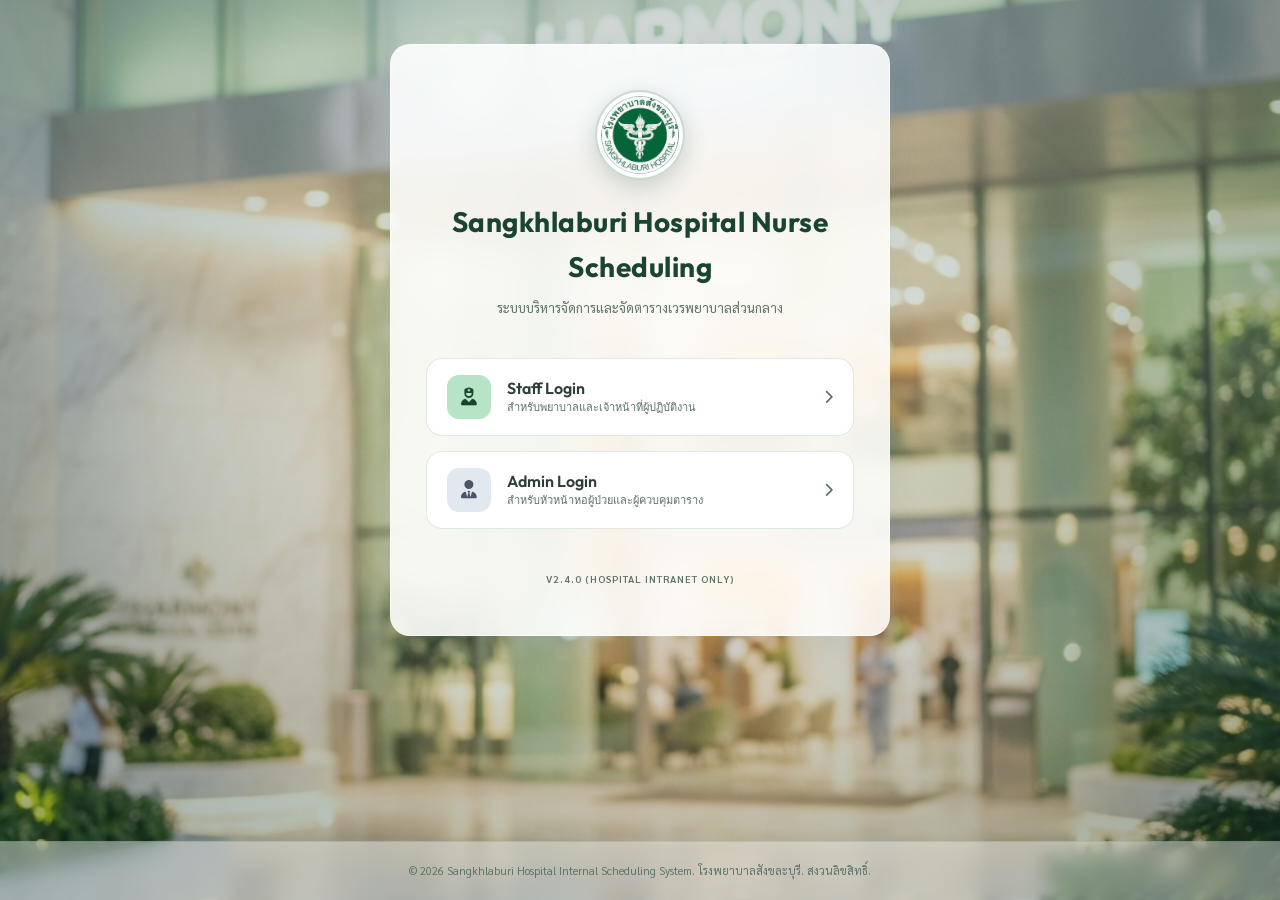
==== commit 341c56ee: "Add files via upload" ====
--- a/index.html
+++ b/index.html
@@ -41,9 +41,6 @@
                     class="fa-solid fa-chart-line"></i> แดชบอร์ดผู้ดูแลระบบ</button>
             <button id="nav-btn-admin-reports" class="nav-btn hidden" onclick="app.changeView('admin-reports')"><i
                     class="fa-solid fa-file-invoice"></i> หน้ารายงาน</button>
-            <button id="nav-btn-gsheet" class="nav-btn gsheet-nav-btn hidden" onclick="app.openModal('gsheet-modal')">
-                <i class="fa-solid fa-file-excel"></i> Google Sheet <span id="gsheet-status-badge" class="badge-status offline">Local</span>
-            </button>
             <div class="dropdown room-dropdown" id="room-dropdown">
                 <button class="nav-btn dropdown-toggle" id="room-dropdown-btn">
                     <i class="fa-solid fa-door-open"></i> เลือกแผนก <i class="fa-solid fa-chevron-down"></i>
@@ -95,52 +92,6 @@
                         </button>
                     </div>
 
-                    <!-- GOOGLE SHEET DATABASE SYNC BAR -->
-                    <div class="gsheet-login-banner glass-panel-sm" onclick="app.openModal('gsheet-modal')">
-                        <div class="gsheet-banner-info">
-                            <i class="fa-solid fa-table gsheet-icon"></i>
-                            <div>
-                                <span class="banner-title">Google Sheets Database</span>
-                                <span class="banner-sub" id="login-gsheet-status-text">สถานะ: โหมดข้อมูลท้องถิ่น (Local Mode) - กดเพื่อตั้งค่า</span>
-                            </div>
-                        </div>
-                        <button class="btn-config-gsheet"><i class="fa-solid fa-gear"></i> ตั้งค่า</button>
-                    </div>
-
-                    <!-- TEMPORARY QUICK LOGIN SHORTCUTS -->
-                    <div class="quick-login-section">
-                        <div class="quick-login-header">
-                            <i class="fa-solid fa-bolt"></i> <span>ปุ่มลัดเข้าสู่ระบบชั่วคราว (Quick Login)</span>
-                        </div>
-                        
-                        <div class="quick-login-group">
-                            <div class="quick-group-title"><i class="fa-solid fa-user-nurse"></i> พนักงาน (Staff):</div>
-                            <div class="quick-buttons-row">
-                                <button type="button" class="quick-btn btn-staff-quick" onclick="app.quickLogin('staff', 'พี่เจม', 'เจมซ่า')">
-                                    <i class="fa-solid fa-right-to-bracket"></i> พี่เจม
-                                </button>
-                                <button type="button" class="quick-btn btn-staff-quick" onclick="app.quickLogin('staff', 'โต้', 'โต้โยต้า')">
-                                    <i class="fa-solid fa-right-to-bracket"></i> โต้
-                                </button>
-                                <button type="button" class="quick-btn btn-staff-quick" onclick="app.quickLogin('staff', 'ชมพู่', '1111')">
-                                    <i class="fa-solid fa-right-to-bracket"></i> ชมพู่
-                                </button>
-                            </div>
-                        </div>
-
-                        <div class="quick-login-group">
-                            <div class="quick-group-title"><i class="fa-solid fa-user-tie"></i> แอดมิน (Admin):</div>
-                            <div class="quick-buttons-row">
-                                <button type="button" class="quick-btn btn-admin-quick" onclick="app.quickLogin('admin', 'พี่บัว', 'เซล่ามูน')">
-                                    <i class="fa-solid fa-shield-halved"></i> พี่บัว
-                                </button>
-                                <button type="button" class="quick-btn btn-admin-quick" onclick="app.quickLogin('admin', 'พี่พลอย', 'ชาบู')">
-                                    <i class="fa-solid fa-shield-halved"></i> พี่พลอย
-                                </button>
-                            </div>
-                        </div>
-                    </div>
-
                     <div class="login-footer">
                         <span class="app-version">v2.4.0 (Hospital Intranet Only)</span>
                     </div>
@@ -152,7 +103,7 @@
         <section id="screen-room-selection" class="screen-view">
             <div class="view-header">
                 <h2><i class="fa-solid fa-grip"></i> ตารางเวรปฏิบัติงานประจำเดือนพฤศจิกายน 2569</h2>
-                <p>แสดงตารางเวรรวมของเจ้าหน้าที่พยาบาลและวิชาชีพทั้งหมด 50 ท่าน</p>
+                <p>แสดงตารางเวรรวมของเจ้าหน้าที่พยาบาลและวิชาชีพทั้งหมด</p>
             </div>
 
             <!-- Dashboard Stats Summary -->
@@ -328,8 +279,7 @@
                                 <label for="swap-admin"><i class="fa-solid fa-user-shield"></i> ผู้มีอำนาจอนุมัติ
                                     (Admin)</label>
                                 <select id="swap-admin" required>
-                                    <option value="พี่บัว">พี่บัว</option>
-                                    <option value="พี่พลอย">พี่พลอย</option>
+                                    <option value="" disabled selected>-- เลือกผู้ดูแลระบบ --</option>
                                 </select>
                             </div>
                         </div>
@@ -362,7 +312,7 @@
                 <!-- Staff List Panel -->
                 <div class="admin-panel glass-panel" id="admin-staff-list-panel">
                     <div class="panel-header">
-                        <h3><i class="fa-solid fa-users-medical"></i> รายชื่อพยาบาลและเจ้าหน้าที่ (50 ท่าน)</h3>
+                        <h3><i class="fa-solid fa-users-medical"></i> รายชื่อพยาบาลและเจ้าหน้าที่</h3>
                         <p class="panel-desc">คลิกที่รายชื่อเพื่อตรวจสอบประวัติตารางเวรรายบุคคล</p>
                     </div>
                     <div class="admin-search-bar-row">
@@ -399,55 +349,41 @@
 
         <!-- 5. ADMIN REPORTS SCREEN -->
         <section id="screen-admin-reports" class="screen-view">
-            <div class="view-header flex-header">
-                <div>
-                    <h2><i class="fa-solid fa-file-invoice"></i> หน้ารายงาน (Admin Reports)</h2>
-                    <p>ศูนย์รวมรายงานสรุปผลและการดำเนินงานต่างๆ ในระบบผู้ดูแลระบบ</p>
-                </div>
-            </div>
-
-            <!-- Reports Tab Navigation -->
-            <div class="reports-tabs-bar">
-                <button class="reports-tab-btn active" id="tab-report-swap">
-                    <i class="fa-solid fa-arrow-rotate-left"></i> รายงานการแลกภาระงาน
-                </button>
-            </div>
-
-            <!-- Report Card Container -->
-            <div class="reports-card glass-panel">
-                <div class="reports-card-header">
-                    <div class="reports-card-title-group">
-                        <h3><i class="fa-solid fa-clipboard-check"></i> รายงานการแลกภาระงานของพนักงาน</h3>
-                        <p class="panel-desc">แสดงข้อมูลการแลกภาระงานของพนักงานทุกคนที่ได้รับการอนุมัติจากผู้ดูแลระบบ</p>
-                    </div>
-                    <div class="reports-card-actions">
-                        <div class="admin-search-bar">
-                            <i class="fa-solid fa-magnifying-glass search-icon"></i>
-                            <input type="text" id="admin-reports-search" placeholder="ค้นหาผู้ขอ, ผู้แลก หรือผู้อนุมัติ..."
-                                onkeyup="app.filterAdminReports()">
-                        </div>
-                        <button class="clear-report-btn" onclick="app.clearSwapReports()">
-                            <i class="fa-solid fa-trash-can"></i> ล้างข้อมูลรายงาน
-                        </button>
-                        <a href="print_report.html" target="_blank" class="print-page-btn">
-                            <i class="fa-solid fa-print"></i> พิมพ์รายงาน
-                        </a>
-                    </div>
-                </div>
-
-                <!-- Approved Swap Requests Report Table -->
-                <div class="reports-table-wrapper scrollbar-custom">
-                    <table class="reports-table" id="admin-swap-reports-table">
+            <div class="view-header">
+                <h2><i class="fa-solid fa-file-invoice"></i> รายงานสรุปผลการอนุมัติการแลกภาระงาน</h2>
+                <p>บันทึกประวัติการขอแลกเปลี่ยนเวรที่ได้รับการอนุมัติอย่างเป็นทางการ เพื่อใช้ประกอบการเบิกจ่ายและตรวจสอบ</p>
+            </div>
+
+            <div class="reports-container glass-panel">
+                <div class="reports-filter-bar">
+                    <div class="search-box">
+                        <i class="fa-solid fa-magnifying-glass"></i>
+                        <input type="text" id="report-search" placeholder="ค้นหาตามชื่อผู้ขอ, คู่แลก หรือผู้อนุมัติ..." onkeyup="app.filterReports()">
+                    </div>
+                    <div class="report-actions">
+                        <button class="btn-action print-btn" onclick="app.printApprovedReport()">
+                            <i class="fa-solid fa-print"></i> พิมพ์รายงานสรุป
+                        </button>
+                        <button class="btn-action export-btn" onclick="app.exportReportToCSV()">
+                            <i class="fa-solid fa-file-excel"></i> ส่งออกไฟล์ CSV
+                        </button>
+                    </div>
+                </div>
+
+                <div class="table-responsive-wrapper scrollbar-custom">
+                    <table class="report-data-table" id="approved-reports-table">
                         <thead>
                             <tr>
-                                <th width="22%"><i class="fa-solid fa-users"></i> 1. ผู้ขอ - ผู้แลก</th>
-                                <th width="32%"><i class="fa-solid fa-calendar-minus"></i> 2. ภาระงานก่อน (ภาระงานก่อนแลก)</th>
-                                <th width="32%"><i class="fa-solid fa-calendar-plus"></i> 3. ภาระงานหลัง (ภาระงานหลังแลก)</th>
-                                <th width="14%"><i class="fa-solid fa-user-shield"></i> 4. ผู้อนุมัติ</th>
+                                <th class="col-num">ลำดับ</th>
+                                <th class="col-people">ผู้ขอแลก ➔ คู่แลก</th>
+                                <th class="col-duty-before">ภาระงานเดิมก่อนแลก</th>
+                                <th class="col-duty-after">ภาระงานใหม่หลังแลก</th>
+                                <th class="col-admin">ผู้อนุมัติ / เวลา</th>
+                                <th class="col-status">สถานะ</th>
                             </tr>
                         </thead>
-                        <tbody id="admin-swap-reports-tbody">
-                            <!-- Populated dynamically via JS -->
+                        <tbody id="approved-reports-tbody">
+                            <!-- Populated dynamically -->
                         </tbody>
                     </table>
                 </div>
@@ -456,7 +392,7 @@
 
     </main>
 
-    <!-- FOOTER -->
+    <!-- App Global Footer -->
     <footer class="app-footer">
         <p>&copy; 2026 Sangkhlaburi Hospital Internal Scheduling System. โรงพยาบาลสังขละบุรี. สงวนลิขสิทธิ์.</p>
     </footer>
@@ -474,8 +410,8 @@
             </div>
             <form onsubmit="app.handleLogin(event, 'staff')" class="modal-form">
                 <div class="form-group">
-                    <label for="staff-username">ชื่อเจ้าหน้าที่ (ภาษาไทย)</label>
-                    <input type="text" id="staff-username" placeholder="เช่น พี่เจม, โต้, ชมพู่" required
+                    <label for="staff-username">ชื่อเจ้าหน้าที่</label>
+                    <input type="text" id="staff-username" placeholder="กรอกชื่อเจ้าหน้าที่" required
                         autocomplete="username">
                 </div>
                 <div class="form-group">
@@ -485,14 +421,6 @@
                 </div>
                 <button type="submit" class="modal-submit-btn">เข้าสู่ระบบ <i class="fa-solid fa-sign-in"></i></button>
             </form>
-            <div class="modal-tip">
-                <p><strong><i class="fa-solid fa-bolt"></i> คลิกปุ่มลัดเพื่อกรอกรหัสและเข้าสู่ระบบทันที:</strong></p>
-                <div class="quick-chip-container">
-                    <button type="button" class="quick-chip btn-staff-chip" onclick="app.quickLogin('staff', 'พี่เจม', 'เจมซ่า')">⚡ พี่เจม (เจมซ่า)</button>
-                    <button type="button" class="quick-chip btn-staff-chip" onclick="app.quickLogin('staff', 'โต้', 'โต้โยต้า')">⚡ โต้ (โต้โยต้า)</button>
-                    <button type="button" class="quick-chip btn-staff-chip" onclick="app.quickLogin('staff', 'ชมพู่', '1111')">⚡ ชมพู่ (1111)</button>
-                </div>
-            </div>
         </div>
     </div>
 
@@ -507,8 +435,8 @@
             </div>
             <form onsubmit="app.handleLogin(event, 'admin')" class="modal-form">
                 <div class="form-group">
-                    <label for="admin-username">ชื่อแอดมิน (ภาษาไทย)</label>
-                    <input type="text" id="admin-username" placeholder="เช่น พี่บัว, พี่พลอย" required
+                    <label for="admin-username">ชื่อผู้ดูแลระบบ</label>
+                    <input type="text" id="admin-username" placeholder="กรอกชื่อผู้ดูแลระบบ" required
                         autocomplete="username">
                 </div>
                 <div class="form-group">
@@ -519,13 +447,6 @@
                 <button type="submit" class="modal-submit-btn admin-btn">เข้าสู่ระบบ <i
                         class="fa-solid fa-lock-open"></i></button>
             </form>
-            <div class="modal-tip">
-                <p><strong><i class="fa-solid fa-bolt"></i> คลิกปุ่มลัดเพื่อกรอกรหัสและเข้าสู่ระบบทันที:</strong></p>
-                <div class="quick-chip-container">
-                    <button type="button" class="quick-chip btn-admin-chip" onclick="app.quickLogin('admin', 'พี่บัว', 'เซล่ามูน')">⚡ พี่บัว (เซล่ามูน)</button>
-                    <button type="button" class="quick-chip btn-admin-chip" onclick="app.quickLogin('admin', 'พี่พลอย', 'ชาบู')">⚡ พี่พลอย (ชาบู)</button>
-                </div>
-            </div>
         </div>
     </div>
 
@@ -535,7 +456,7 @@
             <button class="modal-close-btn" onclick="app.closeModal('staff-detail-modal')">&times;</button>
             <div class="modal-header flex-modal-header">
                 <div>
-                    <h2 id="detail-nurse-name">ตารางเวรรายบุคคล: พยาบาลสมศรี ดีใจ</h2>
+                    <h2 id="detail-nurse-name">ตารางเวรรายบุคคล</h2>
                     <p id="detail-nurse-dept">ฝ่ายงาน: แผนกห้องฉุกเฉิน</p>
                 </div>
                 <div class="nurse-badge" id="detail-nurse-badge">Staff</div>
@@ -592,31 +513,33 @@
         </div>
     </div>
 
-    <!-- ADD NEW STAFF MODAL -->
+    <!-- ADD NEW USER / STAFF / ADMIN MODAL -->
     <div class="modal-overlay" id="add-staff-modal">
         <div class="modal-card glass-panel anim-scale-up">
             <button class="modal-close-btn" onclick="app.closeModal('add-staff-modal')">&times;</button>
             <div class="modal-header">
                 <i class="fa-solid fa-user-plus modal-icon admin-color"></i>
-                <h2>เพิ่มและสุ่มตารางเวรเจ้าหน้าที่ใหม่</h2>
-                <p>กรอกข้อมูลของเจ้าหน้าที่ใหม่เพื่อเพิ่มเข้าระบบและสุ่มตารางเวร 30 วันโดยอัตโนมัติ</p>
+                <h2>เพิ่มบัญชีผู้ใช้งานใหม่</h2>
+                <p>สร้างบัญชีพนักงาน (Staff) หรือผู้ดูแลระบบ (Admin) เพื่อเข้าใช้งานระบบ</p>
             </div>
             <form onsubmit="app.addNewStaff(event)" class="modal-form">
                 <div class="form-group">
-                    <label for="new-staff-name">ชื่อ-นามสกุล (เช่น พว. สมรัก ดีเด่น)</label>
-                    <input type="text" id="new-staff-name" placeholder="ชื่อ-นามสกุล" required autocomplete="off">
+                    <label for="new-user-role"><i class="fa-solid fa-id-badge"></i> ประเภทบัญชี</label>
+                    <select id="new-user-role" required>
+                        <option value="staff" selected>พนักงาน/เจ้าหน้าที่ (Staff)</option>
+                        <option value="admin">ผู้ดูแลระบบ (Admin)</option>
+                    </select>
                 </div>
                 <div class="form-group">
-                    <label for="new-staff-dept">แผนกปฏิบัติงานหลัก</label>
-                    <select id="new-staff-dept" required>
-                        <option value="" disabled selected>-- เลือกแผนก --</option>
-                        <option value="ห้องER">ห้อง ER</option>
-                        <option value="ห้องคลอด">ห้องคลอด</option>
-                        <option value="ห้องฉุกเฉิน">ห้องฉุกเฉิน</option>
-                    </select>
+                    <label for="new-staff-name"><i class="fa-solid fa-user"></i> ชื่อผู้ใช้งาน</label>
+                    <input type="text" id="new-staff-name" placeholder="กรอกชื่อผู้ใช้งาน" required autocomplete="off">
+                </div>
+                <div class="form-group">
+                    <label for="new-staff-password"><i class="fa-solid fa-lock"></i> รหัสผ่าน</label>
+                    <input type="password" id="new-staff-password" placeholder="กรอกรหัสผ่าน" required autocomplete="new-password">
                 </div>
                 <button type="submit" class="modal-submit-btn admin-btn">
-                    <i class="fa-solid fa-dice"></i> เพิ่มและสุ่มตารางเวร
+                    <i class="fa-solid fa-user-plus"></i> บันทึกและเพิ่มบัญชี
                 </button>
             </form>
         </div>
@@ -637,8 +560,8 @@
                     <label><i class="fa-solid fa-file-csv"></i> ฐานข้อมูล Google Sheet ที่ใช้งานปัจจุบัน:</label>
                     <div class="sheet-url-box">
                         <i class="fa-solid fa-arrow-up-right-from-square"></i>
-                        <a href="https://docs.google.com/spreadsheets/d/1rn-iaDgK0Yl_P2JPPND3wZkZQaRAGMrxIhSoZBXhsMY/edit?usp=sharing" target="_blank" id="active-sheet-link">
-                            https://docs.google.com/spreadsheets/d/1rn-iaDgK0Yl_P2JPPND3wZkZQaRAGMrxIhSoZBXhsMY
+                        <a href="https://docs.google.com/spreadsheets/d/1zr9Qtek4BK24wZg1hWh0s0Ui9WGtcP7H3GNJ8ba5kwQ/edit?usp=sharing" target="_blank" id="active-sheet-link">
+                            https://docs.google.com/spreadsheets/d/1zr9Qtek4BK24wZg1hWh0s0Ui9WGtcP7H3GNJ8ba5kwQ
                         </a>
                     </div>
                 </div>
@@ -659,8 +582,8 @@
                     <button type="button" class="btn-gsheet-action success" onclick="app.pushLocalToGoogleSheet()">
                         <i class="fa-solid fa-cloud-arrow-up"></i> ส่งข้อมูลปัจจุบันขึ้น Google Sheet
                     </button>
-                    <button type="button" class="btn-gsheet-action warning" onclick="app.randomizeAllSchedules(true)">
-                        <i class="fa-solid fa-dice"></i> สุ่มเวรพนักงานทั้งหมดใหม่
+                    <button type="button" class="btn-gsheet-action danger" onclick="app.clearGoogleSheetDatabase()" style="background: #dc2626; color: #fff;">
+                        <i class="fa-solid fa-trash-can"></i> ล้างข้อมูลใน Google Sheet ทั้งหมด
                     </button>
                 </div>
 
@@ -669,7 +592,7 @@
                         <i class="fa-solid fa-code"></i> <span>ขั้นตอนติดตั้ง Google Apps Script (ทำเพียงครั้งแรก)</span>
                     </div>
                     <ol class="instructions-list">
-                        <li>เปิดไฟล์ <a href="https://docs.google.com/spreadsheets/d/1rn-iaDgK0Yl_P2JPPND3wZkZQaRAGMrxIhSoZBXhsMY/edit?usp=sharing" target="_blank" style="color: #64ffda;">Google Sheet</a> -> คลิกเมนู <strong>ส่วนขยาย (Extensions)</strong> -> เลือก <strong>Apps Script</strong></li>
+                        <li>เปิดไฟล์ <a href="https://docs.google.com/spreadsheets/d/1zr9Qtek4BK24wZg1hWh0s0Ui9WGtcP7H3GNJ8ba5kwQ/edit?usp=sharing" target="_blank" style="color: #64ffda;">Google Sheet</a> -> คลิกเมนู <strong>ส่วนขยาย (Extensions)</strong> -> เลือก <strong>Apps Script</strong></li>
                         <li>เปิดไฟล์ <code>google_apps_script.js</code> ในโฟลเดอร์โปรเจกต์นี้ คัดลอกโค้ดทั้งหมดไปวางใน <code>Code.gs</code> บน Apps Script</li>
                         <li>กดปุ่ม <strong>บันทึก (Save / รูปแผ่นดิสก์)</strong></li>
                         <li>กดปุ่ม <strong>ทำให้ใช้งานได้ (Deploy)</strong> มุมขวาบน -> เลือก <strong>การทำให้ใช้งานได้ใหม่ (New deployment)</strong></li>
--- a/styles.css
+++ b/styles.css
@@ -1994,134 +1994,7 @@
     }
 }
 
-/* Temporary Quick Login Shortcut Buttons */
-.quick-login-section {
-    margin-top: 20px;
-    padding: 16px;
-    background: rgba(255, 255, 255, 0.6);
-    border: 1px dashed var(--primary-medium);
-    border-radius: 14px;
-    backdrop-filter: blur(8px);
-}
-
-.quick-login-header {
-    display: flex;
-    align-items: center;
-    gap: 8px;
-    font-size: 13px;
-    font-weight: 700;
-    color: var(--primary-color);
-    margin-bottom: 12px;
-}
-
-.quick-login-header i {
-    color: #f59e0b;
-    font-size: 15px;
-}
-
-.quick-login-group {
-    margin-bottom: 10px;
-}
-
-.quick-login-group:last-child {
-    margin-bottom: 0;
-}
-
-.quick-group-title {
-    font-size: 12px;
-    font-weight: 600;
-    color: var(--text-muted);
-    margin-bottom: 6px;
-    display: flex;
-    align-items: center;
-    gap: 6px;
-}
-
-.quick-buttons-row {
-    display: flex;
-    flex-wrap: wrap;
-    gap: 8px;
-}
-
-.quick-btn {
-    padding: 6px 12px;
-    border-radius: 20px;
-    font-size: 12px;
-    font-weight: 600;
-    font-family: inherit;
-    border: 1px solid transparent;
-    cursor: pointer;
-    display: inline-flex;
-    align-items: center;
-    gap: 5px;
-    transition: all var(--transition-fast);
-}
-
-.btn-staff-quick {
-    background: #e0f2fe;
-    color: #0369a1;
-    border-color: #bae6fd;
-}
-
-.btn-staff-quick:hover {
-    background: #0284c7;
-    color: #ffffff;
-    transform: translateY(-2px);
-    box-shadow: 0 4px 10px rgba(2, 132, 199, 0.25);
-}
-
-.btn-admin-quick {
-    background: #fef3c7;
-    color: #b45309;
-    border-color: #fde68a;
-}
-
-.btn-admin-quick:hover {
-    background: #d97706;
-    color: #ffffff;
-    transform: translateY(-2px);
-    box-shadow: 0 4px 10px rgba(217, 119, 6, 0.25);
-}
-
-.quick-chip-container {
-    display: flex;
-    flex-wrap: wrap;
-    gap: 8px;
-    margin-top: 8px;
-}
-
-.quick-chip {
-    padding: 6px 14px;
-    border-radius: 20px;
-    font-size: 12.5px;
-    font-weight: 600;
-    font-family: inherit;
-    border: none;
-    cursor: pointer;
-    transition: all var(--transition-fast);
-}
-
-.btn-staff-chip {
-    background: #e0f2fe;
-    color: #0284c7;
-}
-
-.btn-staff-chip:hover {
-    background: #0284c7;
-    color: #ffffff;
-    transform: scale(1.04);
-}
-
-.btn-admin-chip {
-    background: #fef3c7;
-    color: #b45309;
-}
-
-.btn-admin-chip:hover {
-    background: #d97706;
-    color: #ffffff;
-    transform: scale(1.04);
-}
+
 
 /* ==========================================================================
    Admin Reports Section Styles
@@ -2875,10 +2748,6 @@
         grid-template-columns: repeat(2, 1fr);
     }
 
-    .quick-chip {
-        font-size: 11px;
-        padding: 6px 10px;
-    }
 
     .pagination-container {
         flex-wrap: wrap;
